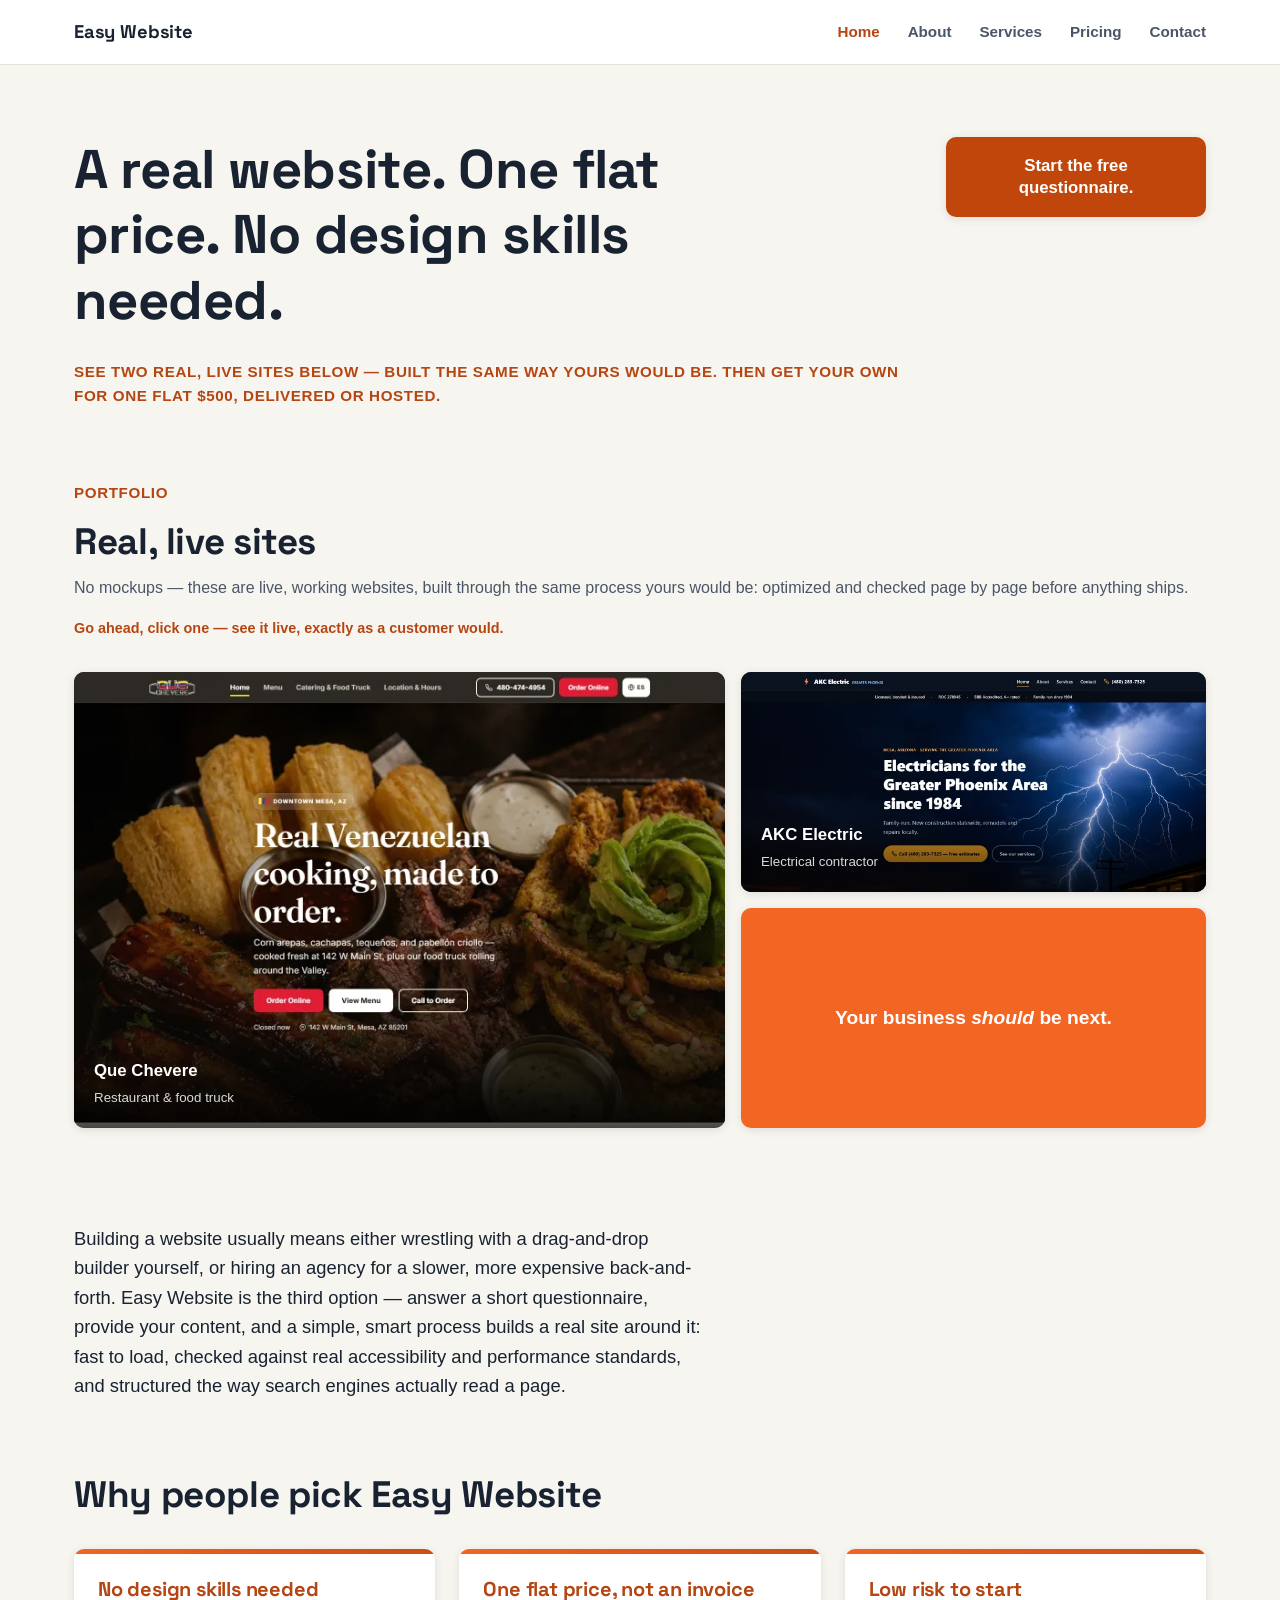
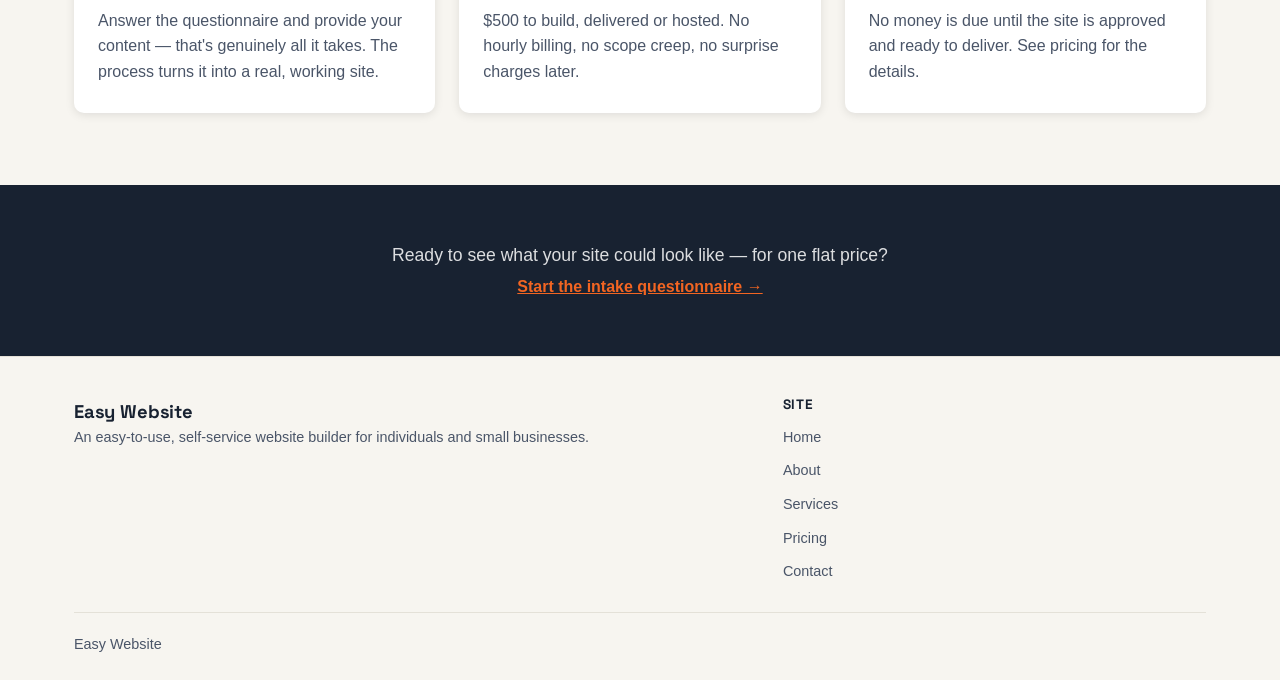
==== index.html @ 5b86136a "Retract deposit/split payment; reduce self-referential "we/our team" language Payment terms: no mone" ====
<!DOCTYPE html>
<html lang="en">
<head>
<meta charset="UTF-8">
<meta name="viewport" content="width=device-width, initial-scale=1.0">
<title>Easy Website — Website Building for Your Business</title>
<meta name="description" content="Easy Website is a self-service website builder for individuals and small businesses — a simple, smart process built around your content and your answers to the questionnaire.">
<link rel="canonical" href="https://lancewagner123.github.io/easy-website/">
<meta property="og:type" content="website">
<meta property="og:url" content="https://lancewagner123.github.io/easy-website/">
<meta property="og:title" content="Easy Website — Website Building for Your Business">
<meta property="og:description" content="Easy Website is a self-service website builder for individuals and small businesses — a simple, smart process built around your content and your answers to the questionnaire.">
<meta property="og:image" content="https://lancewagner123.github.io/easy-website/img/og-image-homepage-1200w.webp">
<link rel="preconnect" href="https://fonts.googleapis.com">
<link rel="preconnect" href="https://fonts.gstatic.com" crossorigin>
<link href="https://fonts.googleapis.com/css2?family=Space+Grotesk:wght@500;700&display=swap" rel="stylesheet">
<link rel="stylesheet" href="assets/css/style.min.css">
<script type="application/ld+json">
{
  "@context": "https://schema.org",
  "@type": "Organization",
  "name": "Easy Website",
  "url": "https://lancewagner123.github.io/easy-website/",
  "description": "Easy Website is a self-service website builder for individuals and small businesses — a simple, smart process built around your content and your answers to the questionnaire."
}
</script>
</head>
<body>
<a class="skip-link" href="#main">Skip to content</a>

<header class="site-header">
  <div class="container site-header__inner">
    <a href="./" class="logo">Easy Website</a>
    <nav class="nav">
      <ul class="nav-links">
        <li><a href="./" aria-current="page">Home</a></li>
        <li><a href="about.html">About</a></li>
        <li><a href="services.html">Services</a></li>
        <li><a href="pricing.html">Pricing</a></li>
        <li><a href="contact.html">Contact</a></li>
      </ul>
    </nav>
    <button class="nav-toggle" aria-label="Menu" aria-expanded="false">
      <svg width="24" height="24" viewBox="0 0 24 24" fill="none" stroke="currentColor" stroke-width="2" stroke-linecap="round" stroke-linejoin="round"><line x1="3" y1="6" x2="21" y2="6"/><line x1="3" y1="12" x2="21" y2="12"/><line x1="3" y1="18" x2="21" y2="18"/></svg>
    </button>
  </div>
</header>

<main id="main">

  <section class="hero">
    <div class="container hero__inner">
      <div class="hero__content">
        <h1>A real website. One flat price. No design skills needed.</h1>
        <p class="hero__sub">See two real, live sites below — built the same way yours would be. Then get your own for one flat $500, delivered or hosted.</p>
      </div>
      <!-- Placeholder destination: the factory's live intake Google Form.
           No per-project pre-filled link exists yet (see factory field
           journal) -- swap this href once that mechanism exists. -->
      <a class="btn-cta" href="https://forms.gle/baLx64cR48J1R1YM6" target="_blank" rel="noopener">Start the free questionnaire.</a>
    </div>
  </section>

  <section class="portfolio" aria-labelledby="portfolio-heading">
    <div class="container">
      <p class="hero__sub">Portfolio</p>
      <h2 id="portfolio-heading">Real, live sites</h2>
      <p>No mockups — these are live, working websites, built through the same process yours would be: optimized and checked page by page before anything ships.</p>
      <p class="portfolio__hint">Go ahead, click one — see it live, exactly as a customer would.</p>

      <div class="bento-grid">
        <a class="bento-item bento-item--large"
           href="https://lancewagner123.github.io/que-chevere/"
           target="_blank" rel="noopener">
          <img
            src="img/portfolio-que-chevere-800w.webp"
            srcset="img/portfolio-que-chevere-400w.webp   400w,
                    img/portfolio-que-chevere-800w.webp   800w,
                    img/portfolio-que-chevere-1200w.webp 1200w"
            sizes="(max-width: 700px) 100vw, 60vw"
            width="1600" height="1000"
            decoding="async"
            alt="Que Chevere restaurant website homepage, showing a Venezuelan food platter and the headline Real Venezuelan cooking, made to order">
          <span class="bento-caption">
            <strong>Que Chevere</strong>
            <small>Restaurant &amp; food truck</small>
          </span>
        </a>

        <a class="bento-item"
           href="https://lancewagner123.github.io/akc-electric-llc/"
           target="_blank" rel="noopener">
          <img
            src="img/portfolio-akc-electric-800w.webp"
            srcset="img/portfolio-akc-electric-400w.webp   400w,
                    img/portfolio-akc-electric-800w.webp   800w,
                    img/portfolio-akc-electric-1200w.webp 1200w"
            sizes="(max-width: 700px) 100vw, 40vw"
            width="1600" height="800"
            decoding="async"
            alt="AKC Electric website homepage, showing a lightning storm photo and the headline Electricians for the Greater Phoenix Area since 1984">
          <span class="bento-caption">
            <strong>AKC Electric</strong>
            <small>Electrical contractor</small>
          </span>
        </a>

        <div class="bento-item bento-item--cta">
          <p>Your business <em>should</em> be next.</p>
        </div>
      </div>
    </div>
  </section>

  <section class="section">
    <div class="container">
      <p class="about-lede">Building a website usually means either wrestling with a drag-and-drop builder yourself, or hiring an agency for a slower, more expensive back-and-forth. Easy Website is the third option — answer a short questionnaire, provide your content, and a simple, smart process builds a real site around it: fast to load, checked against real accessibility and performance standards, and structured the way search engines actually read a page.</p>
    </div>
  </section>

  <section class="section" aria-labelledby="why-heading" style="padding-top:0;">
    <div class="container">
      <h2 id="why-heading">Why people pick Easy Website</h2>
      <div class="value-grid">
        <div class="value-card">
          <h3>No design skills needed</h3>
          <p>Answer the questionnaire and provide your content — that's genuinely all it takes. The process turns it into a real, working site.</p>
        </div>
        <div class="value-card">
          <h3>One flat price, not an invoice</h3>
          <p>$500 to build, delivered or hosted. No hourly billing, no scope creep, no surprise charges later.</p>
        </div>
        <div class="value-card">
          <h3>Low risk to start</h3>
          <p>No money is due until the site is approved and ready to deliver. See <a href="pricing.html">pricing</a> for the details.</p>
        </div>
      </div>
    </div>
  </section>

  <section class="cta-band">
    <div class="container">
      <p>Ready to see what your site could look like — for one flat price?</p>
      <a href="https://forms.gle/baLx64cR48J1R1YM6" target="_blank" rel="noopener">Start the intake questionnaire &rarr;</a>
    </div>
  </section>

</main>

<footer class="site-footer">
  <div class="container">
    <div class="footer-grid">
      <div class="footer-col">
        <span class="logo">Easy Website</span>
        <p>An easy-to-use, self-service website builder for individuals and small businesses.</p>
      </div>
      <div class="footer-col">
        <h3>Site</h3>
        <ul>
          <li><a href="./">Home</a></li>
          <li><a href="about.html">About</a></li>
          <li><a href="services.html">Services</a></li>
          <li><a href="pricing.html">Pricing</a></li>
          <li><a href="contact.html">Contact</a></li>
        </ul>
      </div>
    </div>
    <div class="footer-bottom">
      <p>Easy Website</p>
    </div>
  </div>
</footer>

<script src="assets/js/main.js"></script>
</body>
</html>
---- assets/css/style.min.css ----
:root{--ink:#182231;--ink-soft:#4a5568;--line:#e4e1d8;--off-white:#f7f5f0;--white:#ffffff;--orange:#f26522;--orange-dark:#cc4e14;--orange-text:#b54512;--orange-cta:#c1460b;--orange-cta-hover:#9a3809;--orange-light:#f4793f;--radius:10px;--shadow-sm:0 2px 10px rgba(7, 12, 22, 0.1);--shadow-lg:0 20px 45px rgba(7, 12, 22, 0.28);--max:1180px;--font:-apple-system,BlinkMacSystemFont,"Segoe UI",Roboto,Helvetica,Arial,sans-serif;--font-heading:"Space Grotesk",var(--font)}*{box-sizing:border-box}html{scroll-behavior:smooth}body{margin:0;font-family:var(--font);color:var(--ink);background:var(--off-white);line-height:1.6;-webkit-font-smoothing:antialiased}img{max-width:100%;height:auto;display:block}a{color:inherit;text-decoration:none}.container{max-width:var(--max);margin:0 auto;padding:0 24px}h1,h2,h3,h4{font-family:var(--font-heading);line-height:1.2;margin:0 0 .5em;font-weight:700;letter-spacing:-.01em}h1{font-size:clamp(2.1rem, 5vw, 3.4rem)}h2{font-size:clamp(1.6rem, 3.2vw, 2.3rem)}h3{font-size:1.25rem}p{margin:0 0 1em;color:var(--ink-soft)}p:last-child{margin-bottom:0}.skip-link{position:absolute;left:-9999px;top:0;background:var(--orange-cta);color:var(--white);padding:12px 20px;z-index:100}.skip-link:focus{left:0}.concept-badge{background:#fff4ec;border-bottom:1px dashed var(--orange);color:var(--orange-dark);font-size:.85rem;font-weight:700;text-align:center;padding:8px 12px}.concept-badge a{text-decoration:underline}.site-header{border-bottom:1px solid var(--line);background:var(--white)}.site-header__inner{display:flex;align-items:center;justify-content:space-between;min-height:64px}.logo{font-family:var(--font-heading);font-weight:700;font-size:1.15rem;letter-spacing:-.01em}.nav-links{display:flex;gap:28px;list-style:none;margin:0;padding:0}.nav-links a{font-weight:600;font-size:.95rem;color:var(--ink-soft)}.nav-links a:hover,.nav-links a[aria-current=page]{color:var(--orange-text)}.nav-toggle{display:none;background:0 0;border:none;padding:6px;cursor:pointer;color:var(--ink)}@media (max-width:700px){.nav-toggle{display:block}.nav-links{position:absolute;top:100%;left:0;right:0;flex-direction:column;gap:0;background:var(--white);border-bottom:1px solid var(--line);box-shadow:var(--shadow-sm);max-height:0;overflow:hidden;transition:max-height .25s ease}.nav-links a{display:block;padding:14px 24px;border-top:1px solid var(--line)}.site-header{position:relative}body.nav-open .nav-links{max-height:260px}}.page-hero{padding:48px 0 32px}.page-hero p.hero__sub{margin-bottom:.6em}.page-hero h1{max-width:24ch}.hero{padding:72px 0 56px}.hero h1{max-width:20ch}.hero__sub{color:var(--orange-text);font-weight:700;text-transform:uppercase;letter-spacing:.04em;font-size:.95rem}.hero__inner{display:flex;align-items:flex-start;gap:40px}.hero__content{flex:1 1 auto;min-width:0}.btn-cta{flex:0 0 auto;display:inline-flex;align-items:center;justify-content:center;text-align:center;background:var(--orange-cta);color:var(--white);font-weight:800;font-size:1.05rem;line-height:1.3;padding:12px 24px;border-radius:var(--radius);box-shadow:var(--shadow-sm);width:260px;min-height:80px}.btn-cta:hover{background:var(--orange-cta-hover)}@media (max-width:700px){.hero__inner{flex-direction:column;align-items:flex-start;gap:24px}.btn-cta{width:100%;min-height:64px}}.portfolio{padding:16px 0 80px}.portfolio h2{margin-bottom:.3em}.portfolio__hint{color:var(--orange-text);font-weight:700;font-size:.9rem;margin-top:.3em}.bento-grid{display:grid;grid-template-columns:1.4fr 1fr;grid-template-rows:repeat(2,220px);gap:16px;margin-top:32px}.bento-item{position:relative;display:block;border-radius:var(--radius);overflow:hidden;background:var(--ink);box-shadow:var(--shadow-sm);transition:box-shadow .18s ease}.bento-item:hover{box-shadow:var(--shadow-lg)}.bento-item img{width:100%;height:100%;object-fit:cover;object-position:top center;transition:transform .25s ease}.bento-item:hover img{transform:scale(1.05)}.bento-item--large{grid-row:1/3}.bento-caption{position:absolute;left:0;right:0;bottom:0;padding:20px;background:linear-gradient(0deg,rgba(0,0,0,.72) 0,rgba(0,0,0,0) 100%);color:var(--white);display:flex;flex-direction:column;gap:2px}.bento-caption strong{font-size:1.05rem}.bento-caption small{color:rgba(255,255,255,.85)}.bento-item--cta{display:flex;align-items:center;justify-content:center;background:var(--orange);text-align:center;padding:20px}.bento-item--cta p{color:var(--white);font-weight:800;font-size:1.2rem;margin:0}@media (max-width:700px){.bento-grid{grid-template-columns:1fr;grid-template-rows:none}.bento-item,.bento-item--large{grid-row:auto;height:260px}}.device-section{padding-top:8px}.device-section h2{margin-bottom:.3em}.device-section>.container>p{max-width:60ch}.device-showcase{--device-gap:20px;display:flex;gap:var(--device-gap);align-items:flex-start;margin-top:28px}.device-showcase figure{margin:0}.device-showcase img{display:block;border-radius:6px;border:1px solid var(--line)}.device-showcase__main{width:640px;max-width:90vw;flex:0 0 auto}.device-showcase__main img{width:100%}.device-showcase__stack{display:flex;flex-direction:column;gap:var(--device-gap);flex:0 0 auto}.device-showcase__stack img{height:auto}.device-showcase__stack figure:first-child img{width:303.4px}.device-showcase__stack figure:nth-child(2) img{width:89.05px}@media (max-width:700px){.device-showcase{flex-direction:column}.device-showcase__main{width:100%;max-width:none}.device-showcase__stack figure:first-child img{width:240px}.device-showcase__stack figure:nth-child(2) img{width:70.72px}}.section{padding:16px 0 72px}.section p{max-width:62ch}.about-lede{font-size:1.15rem;color:var(--ink);max-width:62ch}.services-grid{display:grid;grid-template-columns:repeat(3,1fr);gap:24px;margin-top:32px;list-style:none;padding:0}.service-card{position:relative;background:var(--white);border-radius:var(--radius);padding:26px 24px;box-shadow:var(--shadow-sm);overflow:hidden;transition:transform .18s ease,box-shadow .18s ease}.service-card::before{content:"";position:absolute;top:0;left:0;right:0;height:5px;background:linear-gradient(90deg,var(--orange) 0,var(--orange-dark) 100%)}.service-card:hover{transform:translateY(-4px);box-shadow:var(--shadow-lg)}.service-card h3{margin-bottom:.35em;color:var(--orange-text);font-size:1.1rem}.service-card p{margin:0}@media (max-width:900px){.services-grid{grid-template-columns:repeat(2,1fr)}}@media (max-width:700px){.services-grid{grid-template-columns:1fr}}.check-list,.price-card__features{list-style:none;margin:0;padding:0;display:flex;flex-direction:column;gap:12px}.check-list li,.price-card__features li{position:relative;padding-left:30px;color:var(--ink);font-weight:600;font-size:.95rem}.check-list li::before,.price-card__features li::before{content:"";position:absolute;left:0;top:3px;width:20px;height:20px;border-radius:50%;background:var(--orange)}.check-list li::after,.price-card__features li::after{content:"";position:absolute;left:6.5px;top:8px;width:7px;height:4px;border-left:2px solid var(--white);border-bottom:2px solid var(--white);transform:rotate(-45deg)}.cta-band{background:var(--ink);padding:56px 0;text-align:center}.cta-band p{color:rgba(255,255,255,.85);font-size:1.1rem;margin:0 0 .3em;max-width:none}.cta-band a{color:var(--orange);font-weight:800;text-decoration:underline}.cta-band a:hover{color:var(--orange-light)}.value-grid{display:grid;grid-template-columns:repeat(3,1fr);gap:24px;margin-top:32px}.value-card{position:relative;background:var(--white);border-radius:var(--radius);padding:28px 24px;box-shadow:var(--shadow-sm);overflow:hidden;transition:transform .18s ease,box-shadow .18s ease}.value-card:hover{transform:translateY(-4px);box-shadow:var(--shadow-lg)}.value-card::before{content:"";position:absolute;top:0;left:0;right:0;height:5px;background:linear-gradient(90deg,var(--orange) 0,var(--orange-dark) 100%)}.value-card h3{color:var(--orange-text);margin-bottom:.35em}.value-card p{margin:0}@media (max-width:900px){.value-grid{grid-template-columns:1fr}}.contact-layout{display:grid;grid-template-columns:1.1fr 0.9fr;gap:32px;align-items:start;margin-top:28px}.contact-card{position:relative;background:var(--white);border-radius:16px;padding:36px 32px;box-shadow:var(--shadow-lg);overflow:hidden}.contact-card::before{content:"";position:absolute;top:0;left:0;right:0;height:6px;background:linear-gradient(90deg,var(--orange) 0,var(--orange-dark) 100%)}.contact-aside{background:var(--ink);border-radius:16px;padding:32px 28px;color:var(--white)}.contact-aside h2{font-size:1.3rem;margin-bottom:.7em}.contact-aside .check-list li{color:var(--white)}.contact-aside p{color:rgba(255,255,255,.85)}@media (max-width:900px){.contact-layout{grid-template-columns:1fr}}.contact-form{max-width:520px;margin-top:0;display:flex;flex-direction:column;gap:16px}.contact-form label{display:flex;flex-direction:column;gap:6px;font-weight:700;font-size:.9rem}.contact-form input,.contact-form textarea{font:inherit;padding:12px 14px;border:1px solid var(--line);border-radius:var(--radius);background:var(--white);color:var(--ink)}.contact-form input:focus,.contact-form textarea:focus{outline:2px solid var(--orange);outline-offset:1px}.contact-form textarea{resize:vertical;min-height:120px}.contact-form button{align-self:flex-start;font:inherit;font-weight:800;background:var(--orange-cta);color:var(--white);border:none;border-radius:var(--radius);padding:13px 26px;cursor:pointer}.contact-form button:hover{background:var(--orange-cta-hover)}.contact-note{font-size:.85rem;color:var(--ink-soft);margin-top:10px}.site-footer{border-top:1px solid var(--line);padding:40px 0 24px}.site-footer p{margin:0;font-size:.9rem;color:var(--ink-soft)}.footer-grid{display:grid;grid-template-columns:1.6fr 1fr;gap:32px;padding-bottom:28px}.footer-col h3{font-size:.85rem;text-transform:uppercase;letter-spacing:.04em;color:var(--ink);margin-bottom:.8em}.footer-col ul{list-style:none;margin:0;padding:0;display:flex;flex-direction:column;gap:8px}.footer-col ul a{font-size:.9rem;color:var(--ink-soft)}.footer-col ul a:hover{color:var(--orange-text)}.footer-bottom{border-top:1px solid var(--line);padding-top:20px}@media (max-width:700px){.footer-grid{grid-template-columns:1fr;gap:24px}}.pricing-section{background:var(--ink);padding:64px 0 80px}.pricing-section .container>p{color:rgba(255,255,255,.75);max-width:60ch;margin-bottom:40px}.pricing-section__link{color:var(--white);text-decoration:underline}.pricing-section__link:hover{color:var(--orange)}.pricing-grid{display:grid;grid-template-columns:repeat(2,1fr);gap:32px}.price-card{position:relative;background:var(--white);border-radius:16px;padding:44px 40px;box-shadow:var(--shadow-lg);overflow:hidden}.price-card::before{content:"";position:absolute;top:0;left:0;right:0;height:6px;background:linear-gradient(90deg,var(--orange) 0,var(--orange-dark) 100%)}.price-card__eyebrow{color:var(--orange-text);font-weight:800;text-transform:uppercase;letter-spacing:.06em;font-size:.85rem;margin:0 0 .6em}.price-card__title{font-size:1.4rem;margin-bottom:.6em}.price-card__price{font-family:var(--font-heading);font-weight:700;font-size:3rem;line-height:1;color:var(--ink);margin:0 0 .15em;letter-spacing:-.01em}.price-card__price span{display:inline-block;font-family:var(--font);font-weight:700;font-size:.95rem;color:var(--ink-soft);margin-left:10px;letter-spacing:normal}.price-card__extra{font-family:var(--font-heading);font-weight:700;font-size:1.4rem;color:var(--orange-text);margin:0 0 1.1em}.price-card__extra span{font-family:var(--font);font-weight:700;font-size:.85rem;color:var(--ink-soft);margin-left:6px}.price-card__desc{margin-bottom:1.4em}.price-card__features{list-style:none;margin:0;padding:0;display:flex;flex-direction:column;gap:12px}.price-card__features li{position:relative;padding-left:30px;color:var(--ink);font-weight:600;font-size:.95rem}.price-card__features li::before{content:"";position:absolute;left:0;top:3px;width:20px;height:20px;border-radius:50%;background:var(--orange)}.price-card__features li::after{content:"";position:absolute;left:6.5px;top:8px;width:7px;height:4px;border-left:2px solid var(--white);border-bottom:2px solid var(--white);transform:rotate(-45deg)}.guarantee-banner{margin-top:40px;padding:28px 32px;background:#fff4ec;border:1px solid var(--orange);border-radius:var(--radius);display:flex;align-items:center;gap:16px}.guarantee-banner__icon{flex:0 0 auto;width:40px;height:40px;border-radius:50%;background:var(--orange);color:var(--white);display:flex;align-items:center;justify-content:center;font-family:var(--font-heading);font-weight:700;font-size:1.2rem}.guarantee-banner p{margin:0;color:var(--ink);font-weight:700;font-size:1.05rem}.pricing-close{margin-top:56px;text-align:center}.pricing-close p{color:rgba(255,255,255,.85);font-size:1.1rem;margin-bottom:.3em}.pricing-close a{color:var(--orange);font-weight:800;text-decoration:underline}.pricing-close a:hover{color:var(--orange-light)}@media (max-width:700px){.pricing-grid{grid-template-columns:1fr}.price-card{padding:32px 24px}.price-card__price{font-size:2.4rem}}
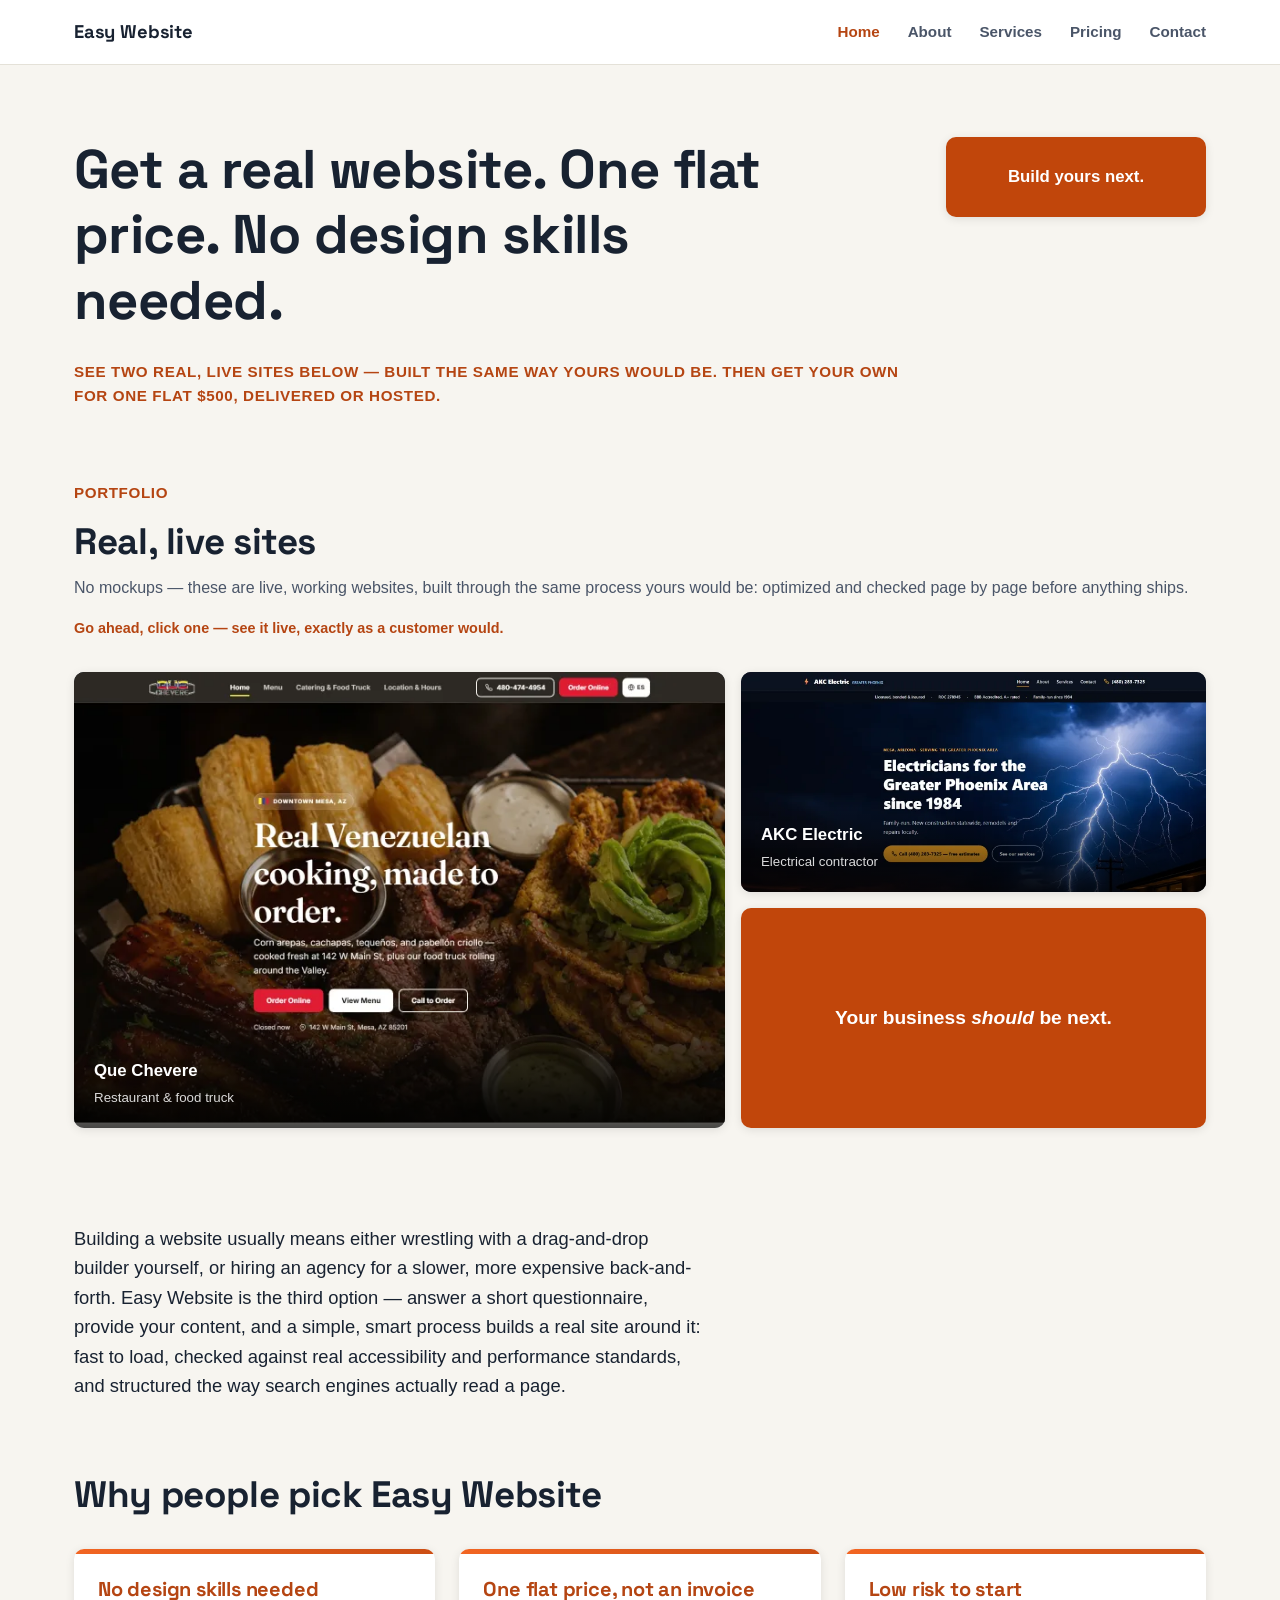
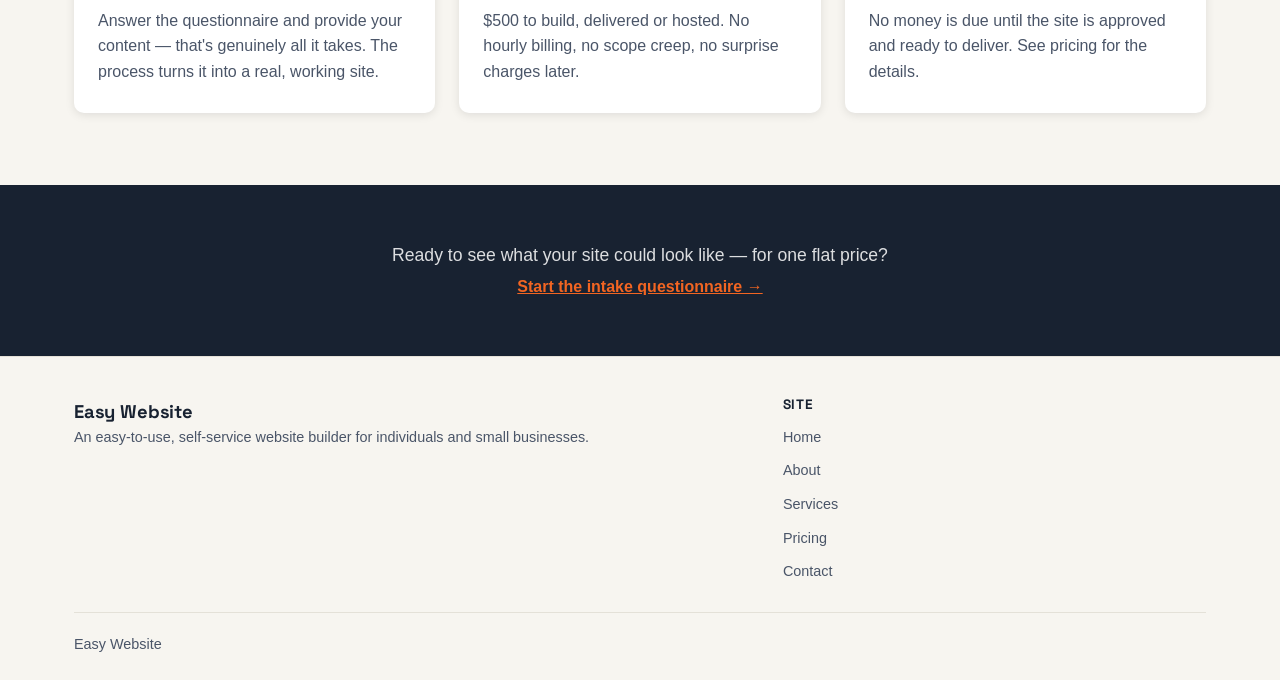
==== commit 51638aba: "Swap hero CTA text between home/about, sharpen home headline "Get a real website." reads more like a" ====
--- a/index.html
+++ b/index.html
@@ -4,12 +4,12 @@
 <meta charset="UTF-8">
 <meta name="viewport" content="width=device-width, initial-scale=1.0">
 <title>Easy Website — Website Building for Your Business</title>
-<meta name="description" content="Easy Website is a self-service website builder for individuals and small businesses — a simple, smart process built around your content and your answers to the questionnaire.">
+<meta name="description" content="A self-service website builder for individuals and small businesses — built around your content and your questionnaire answers.">
 <link rel="canonical" href="https://lancewagner123.github.io/easy-website/">
 <meta property="og:type" content="website">
 <meta property="og:url" content="https://lancewagner123.github.io/easy-website/">
 <meta property="og:title" content="Easy Website — Website Building for Your Business">
-<meta property="og:description" content="Easy Website is a self-service website builder for individuals and small businesses — a simple, smart process built around your content and your answers to the questionnaire.">
+<meta property="og:description" content="A self-service website builder for individuals and small businesses — built around your content and your questionnaire answers.">
 <meta property="og:image" content="https://lancewagner123.github.io/easy-website/img/og-image-homepage-1200w.webp">
 <link rel="preconnect" href="https://fonts.googleapis.com">
 <link rel="preconnect" href="https://fonts.gstatic.com" crossorigin>
@@ -21,7 +21,7 @@
   "@type": "Organization",
   "name": "Easy Website",
   "url": "https://lancewagner123.github.io/easy-website/",
-  "description": "Easy Website is a self-service website builder for individuals and small businesses — a simple, smart process built around your content and your answers to the questionnaire."
+  "description": "A self-service website builder for individuals and small businesses — built around your content and your questionnaire answers."
 }
 </script>
 </head>
@@ -51,13 +51,13 @@
   <section class="hero">
     <div class="container hero__inner">
       <div class="hero__content">
-        <h1>A real website. One flat price. No design skills needed.</h1>
+        <h1>Get a real website. One flat price. No design skills needed.</h1>
         <p class="hero__sub">See two real, live sites below — built the same way yours would be. Then get your own for one flat $500, delivered or hosted.</p>
       </div>
       <!-- Placeholder destination: the factory's live intake Google Form.
            No per-project pre-filled link exists yet (see factory field
            journal) -- swap this href once that mechanism exists. -->
-      <a class="btn-cta" href="https://forms.gle/baLx64cR48J1R1YM6" target="_blank" rel="noopener">Start the free questionnaire.</a>
+      <a class="btn-cta" href="https://forms.gle/baLx64cR48J1R1YM6" target="_blank" rel="noopener">Build yours next.</a>
     </div>
   </section>
 
--- a/assets/css/style.min.css
+++ b/assets/css/style.min.css
@@ -1 +1 @@
-:root{--ink:#182231;--ink-soft:#4a5568;--line:#e4e1d8;--off-white:#f7f5f0;--white:#ffffff;--orange:#f26522;--orange-dark:#cc4e14;--orange-text:#b54512;--orange-cta:#c1460b;--orange-cta-hover:#9a3809;--orange-light:#f4793f;--radius:10px;--shadow-sm:0 2px 10px rgba(7, 12, 22, 0.1);--shadow-lg:0 20px 45px rgba(7, 12, 22, 0.28);--max:1180px;--font:-apple-system,BlinkMacSystemFont,"Segoe UI",Roboto,Helvetica,Arial,sans-serif;--font-heading:"Space Grotesk",var(--font)}*{box-sizing:border-box}html{scroll-behavior:smooth}body{margin:0;font-family:var(--font);color:var(--ink);background:var(--off-white);line-height:1.6;-webkit-font-smoothing:antialiased}img{max-width:100%;height:auto;display:block}a{color:inherit;text-decoration:none}.container{max-width:var(--max);margin:0 auto;padding:0 24px}h1,h2,h3,h4{font-family:var(--font-heading);line-height:1.2;margin:0 0 .5em;font-weight:700;letter-spacing:-.01em}h1{font-size:clamp(2.1rem, 5vw, 3.4rem)}h2{font-size:clamp(1.6rem, 3.2vw, 2.3rem)}h3{font-size:1.25rem}p{margin:0 0 1em;color:var(--ink-soft)}p:last-child{margin-bottom:0}.skip-link{position:absolute;left:-9999px;top:0;background:var(--orange-cta);color:var(--white);padding:12px 20px;z-index:100}.skip-link:focus{left:0}.concept-badge{background:#fff4ec;border-bottom:1px dashed var(--orange);color:var(--orange-dark);font-size:.85rem;font-weight:700;text-align:center;padding:8px 12px}.concept-badge a{text-decoration:underline}.site-header{border-bottom:1px solid var(--line);background:var(--white)}.site-header__inner{display:flex;align-items:center;justify-content:space-between;min-height:64px}.logo{font-family:var(--font-heading);font-weight:700;font-size:1.15rem;letter-spacing:-.01em}.nav-links{display:flex;gap:28px;list-style:none;margin:0;padding:0}.nav-links a{font-weight:600;font-size:.95rem;color:var(--ink-soft)}.nav-links a:hover,.nav-links a[aria-current=page]{color:var(--orange-text)}.nav-toggle{display:none;background:0 0;border:none;padding:6px;cursor:pointer;color:var(--ink)}@media (max-width:700px){.nav-toggle{display:block}.nav-links{position:absolute;top:100%;left:0;right:0;flex-direction:column;gap:0;background:var(--white);border-bottom:1px solid var(--line);box-shadow:var(--shadow-sm);max-height:0;overflow:hidden;transition:max-height .25s ease}.nav-links a{display:block;padding:14px 24px;border-top:1px solid var(--line)}.site-header{position:relative}body.nav-open .nav-links{max-height:260px}}.page-hero{padding:48px 0 32px}.page-hero p.hero__sub{margin-bottom:.6em}.page-hero h1{max-width:24ch}.hero{padding:72px 0 56px}.hero h1{max-width:20ch}.hero__sub{color:var(--orange-text);font-weight:700;text-transform:uppercase;letter-spacing:.04em;font-size:.95rem}.hero__inner{display:flex;align-items:flex-start;gap:40px}.hero__content{flex:1 1 auto;min-width:0}.btn-cta{flex:0 0 auto;display:inline-flex;align-items:center;justify-content:center;text-align:center;background:var(--orange-cta);color:var(--white);font-weight:800;font-size:1.05rem;line-height:1.3;padding:12px 24px;border-radius:var(--radius);box-shadow:var(--shadow-sm);width:260px;min-height:80px}.btn-cta:hover{background:var(--orange-cta-hover)}@media (max-width:700px){.hero__inner{flex-direction:column;align-items:flex-start;gap:24px}.btn-cta{width:100%;min-height:64px}}.portfolio{padding:16px 0 80px}.portfolio h2{margin-bottom:.3em}.portfolio__hint{color:var(--orange-text);font-weight:700;font-size:.9rem;margin-top:.3em}.bento-grid{display:grid;grid-template-columns:1.4fr 1fr;grid-template-rows:repeat(2,220px);gap:16px;margin-top:32px}.bento-item{position:relative;display:block;border-radius:var(--radius);overflow:hidden;background:var(--ink);box-shadow:var(--shadow-sm);transition:box-shadow .18s ease}.bento-item:hover{box-shadow:var(--shadow-lg)}.bento-item img{width:100%;height:100%;object-fit:cover;object-position:top center;transition:transform .25s ease}.bento-item:hover img{transform:scale(1.05)}.bento-item--large{grid-row:1/3}.bento-caption{position:absolute;left:0;right:0;bottom:0;padding:20px;background:linear-gradient(0deg,rgba(0,0,0,.72) 0,rgba(0,0,0,0) 100%);color:var(--white);display:flex;flex-direction:column;gap:2px}.bento-caption strong{font-size:1.05rem}.bento-caption small{color:rgba(255,255,255,.85)}.bento-item--cta{display:flex;align-items:center;justify-content:center;background:var(--orange);text-align:center;padding:20px}.bento-item--cta p{color:var(--white);font-weight:800;font-size:1.2rem;margin:0}@media (max-width:700px){.bento-grid{grid-template-columns:1fr;grid-template-rows:none}.bento-item,.bento-item--large{grid-row:auto;height:260px}}.device-section{padding-top:8px}.device-section h2{margin-bottom:.3em}.device-section>.container>p{max-width:60ch}.device-showcase{--device-gap:20px;display:flex;gap:var(--device-gap);align-items:flex-start;margin-top:28px}.device-showcase figure{margin:0}.device-showcase img{display:block;border-radius:6px;border:1px solid var(--line)}.device-showcase__main{width:640px;max-width:90vw;flex:0 0 auto}.device-showcase__main img{width:100%}.device-showcase__stack{display:flex;flex-direction:column;gap:var(--device-gap);flex:0 0 auto}.device-showcase__stack img{height:auto}.device-showcase__stack figure:first-child img{width:303.4px}.device-showcase__stack figure:nth-child(2) img{width:89.05px}@media (max-width:700px){.device-showcase{flex-direction:column}.device-showcase__main{width:100%;max-width:none}.device-showcase__stack figure:first-child img{width:240px}.device-showcase__stack figure:nth-child(2) img{width:70.72px}}.section{padding:16px 0 72px}.section p{max-width:62ch}.about-lede{font-size:1.15rem;color:var(--ink);max-width:62ch}.services-grid{display:grid;grid-template-columns:repeat(3,1fr);gap:24px;margin-top:32px;list-style:none;padding:0}.service-card{position:relative;background:var(--white);border-radius:var(--radius);padding:26px 24px;box-shadow:var(--shadow-sm);overflow:hidden;transition:transform .18s ease,box-shadow .18s ease}.service-card::before{content:"";position:absolute;top:0;left:0;right:0;height:5px;background:linear-gradient(90deg,var(--orange) 0,var(--orange-dark) 100%)}.service-card:hover{transform:translateY(-4px);box-shadow:var(--shadow-lg)}.service-card h3{margin-bottom:.35em;color:var(--orange-text);font-size:1.1rem}.service-card p{margin:0}@media (max-width:900px){.services-grid{grid-template-columns:repeat(2,1fr)}}@media (max-width:700px){.services-grid{grid-template-columns:1fr}}.check-list,.price-card__features{list-style:none;margin:0;padding:0;display:flex;flex-direction:column;gap:12px}.check-list li,.price-card__features li{position:relative;padding-left:30px;color:var(--ink);font-weight:600;font-size:.95rem}.check-list li::before,.price-card__features li::before{content:"";position:absolute;left:0;top:3px;width:20px;height:20px;border-radius:50%;background:var(--orange)}.check-list li::after,.price-card__features li::after{content:"";position:absolute;left:6.5px;top:8px;width:7px;height:4px;border-left:2px solid var(--white);border-bottom:2px solid var(--white);transform:rotate(-45deg)}.cta-band{background:var(--ink);padding:56px 0;text-align:center}.cta-band p{color:rgba(255,255,255,.85);font-size:1.1rem;margin:0 0 .3em;max-width:none}.cta-band a{color:var(--orange);font-weight:800;text-decoration:underline}.cta-band a:hover{color:var(--orange-light)}.value-grid{display:grid;grid-template-columns:repeat(3,1fr);gap:24px;margin-top:32px}.value-card{position:relative;background:var(--white);border-radius:var(--radius);padding:28px 24px;box-shadow:var(--shadow-sm);overflow:hidden;transition:transform .18s ease,box-shadow .18s ease}.value-card:hover{transform:translateY(-4px);box-shadow:var(--shadow-lg)}.value-card::before{content:"";position:absolute;top:0;left:0;right:0;height:5px;background:linear-gradient(90deg,var(--orange) 0,var(--orange-dark) 100%)}.value-card h3{color:var(--orange-text);margin-bottom:.35em}.value-card p{margin:0}@media (max-width:900px){.value-grid{grid-template-columns:1fr}}.contact-layout{display:grid;grid-template-columns:1.1fr 0.9fr;gap:32px;align-items:start;margin-top:28px}.contact-card{position:relative;background:var(--white);border-radius:16px;padding:36px 32px;box-shadow:var(--shadow-lg);overflow:hidden}.contact-card::before{content:"";position:absolute;top:0;left:0;right:0;height:6px;background:linear-gradient(90deg,var(--orange) 0,var(--orange-dark) 100%)}.contact-aside{background:var(--ink);border-radius:16px;padding:32px 28px;color:var(--white)}.contact-aside h2{font-size:1.3rem;margin-bottom:.7em}.contact-aside .check-list li{color:var(--white)}.contact-aside p{color:rgba(255,255,255,.85)}@media (max-width:900px){.contact-layout{grid-template-columns:1fr}}.contact-form{max-width:520px;margin-top:0;display:flex;flex-direction:column;gap:16px}.contact-form label{display:flex;flex-direction:column;gap:6px;font-weight:700;font-size:.9rem}.contact-form input,.contact-form textarea{font:inherit;padding:12px 14px;border:1px solid var(--line);border-radius:var(--radius);background:var(--white);color:var(--ink)}.contact-form input:focus,.contact-form textarea:focus{outline:2px solid var(--orange);outline-offset:1px}.contact-form textarea{resize:vertical;min-height:120px}.contact-form button{align-self:flex-start;font:inherit;font-weight:800;background:var(--orange-cta);color:var(--white);border:none;border-radius:var(--radius);padding:13px 26px;cursor:pointer}.contact-form button:hover{background:var(--orange-cta-hover)}.contact-note{font-size:.85rem;color:var(--ink-soft);margin-top:10px}.site-footer{border-top:1px solid var(--line);padding:40px 0 24px}.site-footer p{margin:0;font-size:.9rem;color:var(--ink-soft)}.footer-grid{display:grid;grid-template-columns:1.6fr 1fr;gap:32px;padding-bottom:28px}.footer-col h3{font-size:.85rem;text-transform:uppercase;letter-spacing:.04em;color:var(--ink);margin-bottom:.8em}.footer-col ul{list-style:none;margin:0;padding:0;display:flex;flex-direction:column;gap:8px}.footer-col ul a{font-size:.9rem;color:var(--ink-soft)}.footer-col ul a:hover{color:var(--orange-text)}.footer-bottom{border-top:1px solid var(--line);padding-top:20px}@media (max-width:700px){.footer-grid{grid-template-columns:1fr;gap:24px}}.pricing-section{background:var(--ink);padding:64px 0 80px}.pricing-section .container>p{color:rgba(255,255,255,.75);max-width:60ch;margin-bottom:40px}.pricing-section__link{color:var(--white);text-decoration:underline}.pricing-section__link:hover{color:var(--orange)}.pricing-grid{display:grid;grid-template-columns:repeat(2,1fr);gap:32px}.price-card{position:relative;background:var(--white);border-radius:16px;padding:44px 40px;box-shadow:var(--shadow-lg);overflow:hidden}.price-card::before{content:"";position:absolute;top:0;left:0;right:0;height:6px;background:linear-gradient(90deg,var(--orange) 0,var(--orange-dark) 100%)}.price-card__eyebrow{color:var(--orange-text);font-weight:800;text-transform:uppercase;letter-spacing:.06em;font-size:.85rem;margin:0 0 .6em}.price-card__title{font-size:1.4rem;margin-bottom:.6em}.price-card__price{font-family:var(--font-heading);font-weight:700;font-size:3rem;line-height:1;color:var(--ink);margin:0 0 .15em;letter-spacing:-.01em}.price-card__price span{display:inline-block;font-family:var(--font);font-weight:700;font-size:.95rem;color:var(--ink-soft);margin-left:10px;letter-spacing:normal}.price-card__extra{font-family:var(--font-heading);font-weight:700;font-size:1.4rem;color:var(--orange-text);margin:0 0 1.1em}.price-card__extra span{font-family:var(--font);font-weight:700;font-size:.85rem;color:var(--ink-soft);margin-left:6px}.price-card__desc{margin-bottom:1.4em}.price-card__features{list-style:none;margin:0;padding:0;display:flex;flex-direction:column;gap:12px}.price-card__features li{position:relative;padding-left:30px;color:var(--ink);font-weight:600;font-size:.95rem}.price-card__features li::before{content:"";position:absolute;left:0;top:3px;width:20px;height:20px;border-radius:50%;background:var(--orange)}.price-card__features li::after{content:"";position:absolute;left:6.5px;top:8px;width:7px;height:4px;border-left:2px solid var(--white);border-bottom:2px solid var(--white);transform:rotate(-45deg)}.guarantee-banner{margin-top:40px;padding:28px 32px;background:#fff4ec;border:1px solid var(--orange);border-radius:var(--radius);display:flex;align-items:center;gap:16px}.guarantee-banner__icon{flex:0 0 auto;width:40px;height:40px;border-radius:50%;background:var(--orange);color:var(--white);display:flex;align-items:center;justify-content:center;font-family:var(--font-heading);font-weight:700;font-size:1.2rem}.guarantee-banner p{margin:0;color:var(--ink);font-weight:700;font-size:1.05rem}.pricing-close{margin-top:56px;text-align:center}.pricing-close p{color:rgba(255,255,255,.85);font-size:1.1rem;margin-bottom:.3em}.pricing-close a{color:var(--orange);font-weight:800;text-decoration:underline}.pricing-close a:hover{color:var(--orange-light)}@media (max-width:700px){.pricing-grid{grid-template-columns:1fr}.price-card{padding:32px 24px}.price-card__price{font-size:2.4rem}}+:root{--ink:#182231;--ink-soft:#4a5568;--line:#e4e1d8;--off-white:#f7f5f0;--white:#ffffff;--orange:#f26522;--orange-dark:#cc4e14;--orange-text:#b54512;--orange-cta:#c1460b;--orange-cta-hover:#9a3809;--orange-light:#f4793f;--radius:10px;--shadow-sm:0 2px 10px rgba(7, 12, 22, 0.1);--shadow-lg:0 20px 45px rgba(7, 12, 22, 0.28);--max:1180px;--font:-apple-system,BlinkMacSystemFont,"Segoe UI",Roboto,Helvetica,Arial,sans-serif;--font-heading:"Space Grotesk",var(--font)}*{box-sizing:border-box}html{scroll-behavior:smooth}body{margin:0;font-family:var(--font);color:var(--ink);background:var(--off-white);line-height:1.6;-webkit-font-smoothing:antialiased}img{max-width:100%;height:auto;display:block}a{color:inherit;text-decoration:none}.container{max-width:var(--max);margin:0 auto;padding:0 24px}h1,h2,h3,h4{font-family:var(--font-heading);line-height:1.2;margin:0 0 .5em;font-weight:700;letter-spacing:-.01em}h1{font-size:clamp(2.1rem, 5vw, 3.4rem)}h2{font-size:clamp(1.6rem, 3.2vw, 2.3rem)}h3{font-size:1.25rem}p{margin:0 0 1em;color:var(--ink-soft)}p:last-child{margin-bottom:0}.skip-link{position:absolute;left:-9999px;top:0;background:var(--orange-cta);color:var(--white);padding:12px 20px;z-index:100}.skip-link:focus{left:0}.concept-badge{background:#fff4ec;border-bottom:1px dashed var(--orange);color:var(--orange-dark);font-size:.85rem;font-weight:700;text-align:center;padding:8px 12px}.concept-badge a{text-decoration:underline}.site-header{border-bottom:1px solid var(--line);background:var(--white)}.site-header__inner{display:flex;align-items:center;justify-content:space-between;min-height:64px}.logo{font-family:var(--font-heading);font-weight:700;font-size:1.15rem;letter-spacing:-.01em}.nav-links{display:flex;gap:28px;list-style:none;margin:0;padding:0}.nav-links a{font-weight:600;font-size:.95rem;color:var(--ink-soft)}.nav-links a:hover,.nav-links a[aria-current=page]{color:var(--orange-text)}.nav-toggle{display:none;background:0 0;border:none;padding:6px;cursor:pointer;color:var(--ink)}@media (max-width:700px){.nav-toggle{display:block}.nav-links{position:absolute;top:100%;left:0;right:0;flex-direction:column;gap:0;background:var(--white);border-bottom:1px solid var(--line);box-shadow:var(--shadow-sm);max-height:0;overflow:hidden;transition:max-height .25s ease}.nav-links a{display:block;padding:14px 24px;border-top:1px solid var(--line)}.site-header{position:relative}body.nav-open .nav-links{max-height:260px}}.page-hero{padding:48px 0 32px}.page-hero p.hero__sub{margin-bottom:.6em}.page-hero h1{max-width:24ch}.hero{padding:72px 0 56px}.hero h1{max-width:20ch}.hero__sub{color:var(--orange-text);font-weight:700;text-transform:uppercase;letter-spacing:.04em;font-size:.95rem}.hero__inner{display:flex;align-items:flex-start;gap:40px}.hero__content{flex:1 1 auto;min-width:0}.btn-cta{flex:0 0 auto;display:inline-flex;align-items:center;justify-content:center;text-align:center;background:var(--orange-cta);color:var(--white);font-weight:800;font-size:1.05rem;line-height:1.3;padding:12px 24px;border-radius:var(--radius);box-shadow:var(--shadow-sm);width:260px;min-height:80px}.btn-cta:hover{background:var(--orange-cta-hover)}@media (max-width:700px){.hero__inner{flex-direction:column;align-items:flex-start;gap:24px}.btn-cta{width:100%;min-height:64px}}.portfolio{padding:16px 0 80px}.portfolio h2{margin-bottom:.3em}.portfolio__hint{color:var(--orange-text);font-weight:700;font-size:.9rem;margin-top:.3em}.bento-grid{display:grid;grid-template-columns:1.4fr 1fr;grid-template-rows:repeat(2,220px);gap:16px;margin-top:32px}.bento-item{position:relative;display:block;border-radius:var(--radius);overflow:hidden;background:var(--ink);box-shadow:var(--shadow-sm);transition:box-shadow .18s ease}.bento-item:hover{box-shadow:var(--shadow-lg)}.bento-item img{width:100%;height:100%;object-fit:cover;object-position:top center;transition:transform .25s ease}.bento-item:hover img{transform:scale(1.05)}.bento-item--large{grid-row:1/3}.bento-caption{position:absolute;left:0;right:0;bottom:0;padding:20px;background:linear-gradient(0deg,rgba(0,0,0,.72) 0,rgba(0,0,0,0) 100%);color:var(--white);display:flex;flex-direction:column;gap:2px}.bento-caption strong{font-size:1.05rem}.bento-caption small{color:rgba(255,255,255,.85)}.bento-item--cta{display:flex;align-items:center;justify-content:center;background:var(--orange-cta);text-align:center;padding:20px}.bento-item--cta p{color:var(--white);font-weight:800;font-size:1.2rem;margin:0}@media (max-width:700px){.bento-grid{grid-template-columns:1fr;grid-template-rows:none}.bento-item,.bento-item--large{grid-row:auto;height:260px}}.device-section{padding-top:8px}.device-section h2{margin-bottom:.3em}.device-section>.container>p{max-width:60ch}.device-showcase{--device-gap:20px;display:flex;gap:var(--device-gap);align-items:flex-start;margin-top:28px}.device-showcase figure{margin:0}.device-showcase img{display:block;border-radius:6px;border:1px solid var(--line)}.device-showcase__main{width:640px;max-width:90vw;flex:0 0 auto}.device-showcase__main img{width:100%}.device-showcase__stack{display:flex;flex-direction:column;gap:var(--device-gap);flex:0 0 auto}.device-showcase__stack img{height:auto}.device-showcase__stack figure:first-child img{width:303.4px}.device-showcase__stack figure:nth-child(2) img{width:89.05px}@media (max-width:700px){.device-showcase{flex-direction:column}.device-showcase__main{width:100%;max-width:none}.device-showcase__stack figure:first-child img{width:240px}.device-showcase__stack figure:nth-child(2) img{width:70.72px}}.section{padding:16px 0 72px}.section p{max-width:62ch}.about-lede{font-size:1.15rem;color:var(--ink);max-width:62ch}.services-grid{display:grid;grid-template-columns:repeat(3,1fr);gap:24px;margin-top:32px;list-style:none;padding:0}.service-card{position:relative;background:var(--white);border-radius:var(--radius);padding:26px 24px;box-shadow:var(--shadow-sm);overflow:hidden;transition:transform .18s ease,box-shadow .18s ease}.service-card::before{content:"";position:absolute;top:0;left:0;right:0;height:5px;background:linear-gradient(90deg,var(--orange) 0,var(--orange-dark) 100%)}.service-card:hover{transform:translateY(-4px);box-shadow:var(--shadow-lg)}.service-card h3{margin-bottom:.35em;color:var(--orange-text);font-size:1.1rem}.service-card p{margin:0}@media (max-width:900px){.services-grid{grid-template-columns:repeat(2,1fr)}}@media (max-width:700px){.services-grid{grid-template-columns:1fr}}.check-list,.price-card__features{list-style:none;margin:0;padding:0;display:flex;flex-direction:column;gap:12px}.check-list li,.price-card__features li{position:relative;padding-left:30px;color:var(--ink);font-weight:600;font-size:.95rem}.check-list li::before,.price-card__features li::before{content:"";position:absolute;left:0;top:3px;width:20px;height:20px;border-radius:50%;background:var(--orange)}.check-list li::after,.price-card__features li::after{content:"";position:absolute;left:6.5px;top:8px;width:7px;height:4px;border-left:2px solid var(--white);border-bottom:2px solid var(--white);transform:rotate(-45deg)}.cta-band{background:var(--ink);padding:56px 0;text-align:center}.cta-band p{color:rgba(255,255,255,.85);font-size:1.1rem;margin:0 0 .3em;max-width:none}.cta-band a{color:var(--orange);font-weight:800;text-decoration:underline}.cta-band a:hover{color:var(--orange-light)}.value-grid{display:grid;grid-template-columns:repeat(3,1fr);gap:24px;margin-top:32px}.value-card{position:relative;background:var(--white);border-radius:var(--radius);padding:28px 24px;box-shadow:var(--shadow-sm);overflow:hidden;transition:transform .18s ease,box-shadow .18s ease}.value-card:hover{transform:translateY(-4px);box-shadow:var(--shadow-lg)}.value-card::before{content:"";position:absolute;top:0;left:0;right:0;height:5px;background:linear-gradient(90deg,var(--orange) 0,var(--orange-dark) 100%)}.value-card h3{color:var(--orange-text);margin-bottom:.35em}.value-card p{margin:0}@media (max-width:900px){.value-grid{grid-template-columns:1fr}}.contact-layout{display:grid;grid-template-columns:1.1fr 0.9fr;gap:32px;align-items:start;margin-top:28px}.contact-card{position:relative;background:var(--white);border-radius:16px;padding:36px 32px;box-shadow:var(--shadow-lg);overflow:hidden}.contact-card::before{content:"";position:absolute;top:0;left:0;right:0;height:6px;background:linear-gradient(90deg,var(--orange) 0,var(--orange-dark) 100%)}.contact-aside{background:var(--ink);border-radius:16px;padding:32px 28px;color:var(--white)}.contact-aside h2{font-size:1.3rem;margin-bottom:.7em}.contact-aside .check-list li{color:var(--white)}.contact-aside p{color:rgba(255,255,255,.85)}@media (max-width:900px){.contact-layout{grid-template-columns:1fr}}.contact-form{max-width:520px;margin-top:0;display:flex;flex-direction:column;gap:16px}.contact-form label{display:flex;flex-direction:column;gap:6px;font-weight:700;font-size:.9rem}.contact-form input,.contact-form textarea{font:inherit;padding:12px 14px;border:1px solid var(--line);border-radius:var(--radius);background:var(--white);color:var(--ink)}.contact-form input:focus,.contact-form textarea:focus{outline:2px solid var(--orange);outline-offset:1px}.contact-form textarea{resize:vertical;min-height:120px}.contact-form button{align-self:flex-start;font:inherit;font-weight:800;background:var(--orange-cta);color:var(--white);border:none;border-radius:var(--radius);padding:13px 26px;cursor:pointer}.contact-form button:hover{background:var(--orange-cta-hover)}.contact-note{font-size:.85rem;color:var(--ink-soft);margin-top:10px}.site-footer{border-top:1px solid var(--line);padding:40px 0 24px}.site-footer p{margin:0;font-size:.9rem;color:var(--ink-soft)}.footer-grid{display:grid;grid-template-columns:1.6fr 1fr;gap:32px;padding-bottom:28px}.footer-col h3{font-size:.85rem;text-transform:uppercase;letter-spacing:.04em;color:var(--ink);margin-bottom:.8em}.footer-col ul{list-style:none;margin:0;padding:0;display:flex;flex-direction:column;gap:8px}.footer-col ul a{font-size:.9rem;color:var(--ink-soft)}.footer-col ul a:hover{color:var(--orange-text)}.footer-bottom{border-top:1px solid var(--line);padding-top:20px}@media (max-width:700px){.footer-grid{grid-template-columns:1fr;gap:24px}}.pricing-section{background:var(--ink);padding:64px 0 80px}.pricing-section .container>p{color:rgba(255,255,255,.75);max-width:60ch;margin-bottom:40px}.pricing-section__link{color:var(--white);text-decoration:underline}.pricing-section__link:hover{color:var(--orange)}.pricing-grid{display:grid;grid-template-columns:repeat(2,1fr);gap:32px}.price-card{position:relative;background:var(--white);border-radius:16px;padding:44px 40px;box-shadow:var(--shadow-lg);overflow:hidden}.price-card::before{content:"";position:absolute;top:0;left:0;right:0;height:6px;background:linear-gradient(90deg,var(--orange) 0,var(--orange-dark) 100%)}.price-card__eyebrow{color:var(--orange-text);font-weight:800;text-transform:uppercase;letter-spacing:.06em;font-size:.85rem;margin:0 0 .6em}.price-card__title{font-size:1.4rem;margin-bottom:.6em}.price-card__price{font-family:var(--font-heading);font-weight:700;font-size:3rem;line-height:1;color:var(--ink);margin:0 0 .15em;letter-spacing:-.01em}.price-card__price span{display:inline-block;font-family:var(--font);font-weight:700;font-size:.95rem;color:var(--ink-soft);margin-left:10px;letter-spacing:normal}.price-card__extra{font-family:var(--font-heading);font-weight:700;font-size:1.4rem;color:var(--orange-text);margin:0 0 1.1em}.price-card__extra span{font-family:var(--font);font-weight:700;font-size:.85rem;color:var(--ink-soft);margin-left:6px}.price-card__desc{margin-bottom:1.4em}.price-card__features{list-style:none;margin:0;padding:0;display:flex;flex-direction:column;gap:12px}.price-card__features li{position:relative;padding-left:30px;color:var(--ink);font-weight:600;font-size:.95rem}.price-card__features li::before{content:"";position:absolute;left:0;top:3px;width:20px;height:20px;border-radius:50%;background:var(--orange)}.price-card__features li::after{content:"";position:absolute;left:6.5px;top:8px;width:7px;height:4px;border-left:2px solid var(--white);border-bottom:2px solid var(--white);transform:rotate(-45deg)}.guarantee-banner{margin-top:40px;padding:28px 32px;background:#fff4ec;border:1px solid var(--orange);border-radius:var(--radius);display:flex;align-items:center;gap:16px}.guarantee-banner__icon{flex:0 0 auto;width:40px;height:40px;border-radius:50%;background:var(--orange);color:var(--white);display:flex;align-items:center;justify-content:center;font-family:var(--font-heading);font-weight:700;font-size:1.2rem}.guarantee-banner p{margin:0;color:var(--ink);font-weight:700;font-size:1.05rem}.pricing-close{margin-top:56px;text-align:center}.pricing-close p{color:rgba(255,255,255,.85);font-size:1.1rem;margin-bottom:.3em}.pricing-close a{color:var(--orange);font-weight:800;text-decoration:underline}.pricing-close a:hover{color:var(--orange-light)}@media (max-width:700px){.pricing-grid{grid-template-columns:1fr}.price-card{padding:32px 24px}.price-card__price{font-size:2.4rem}}
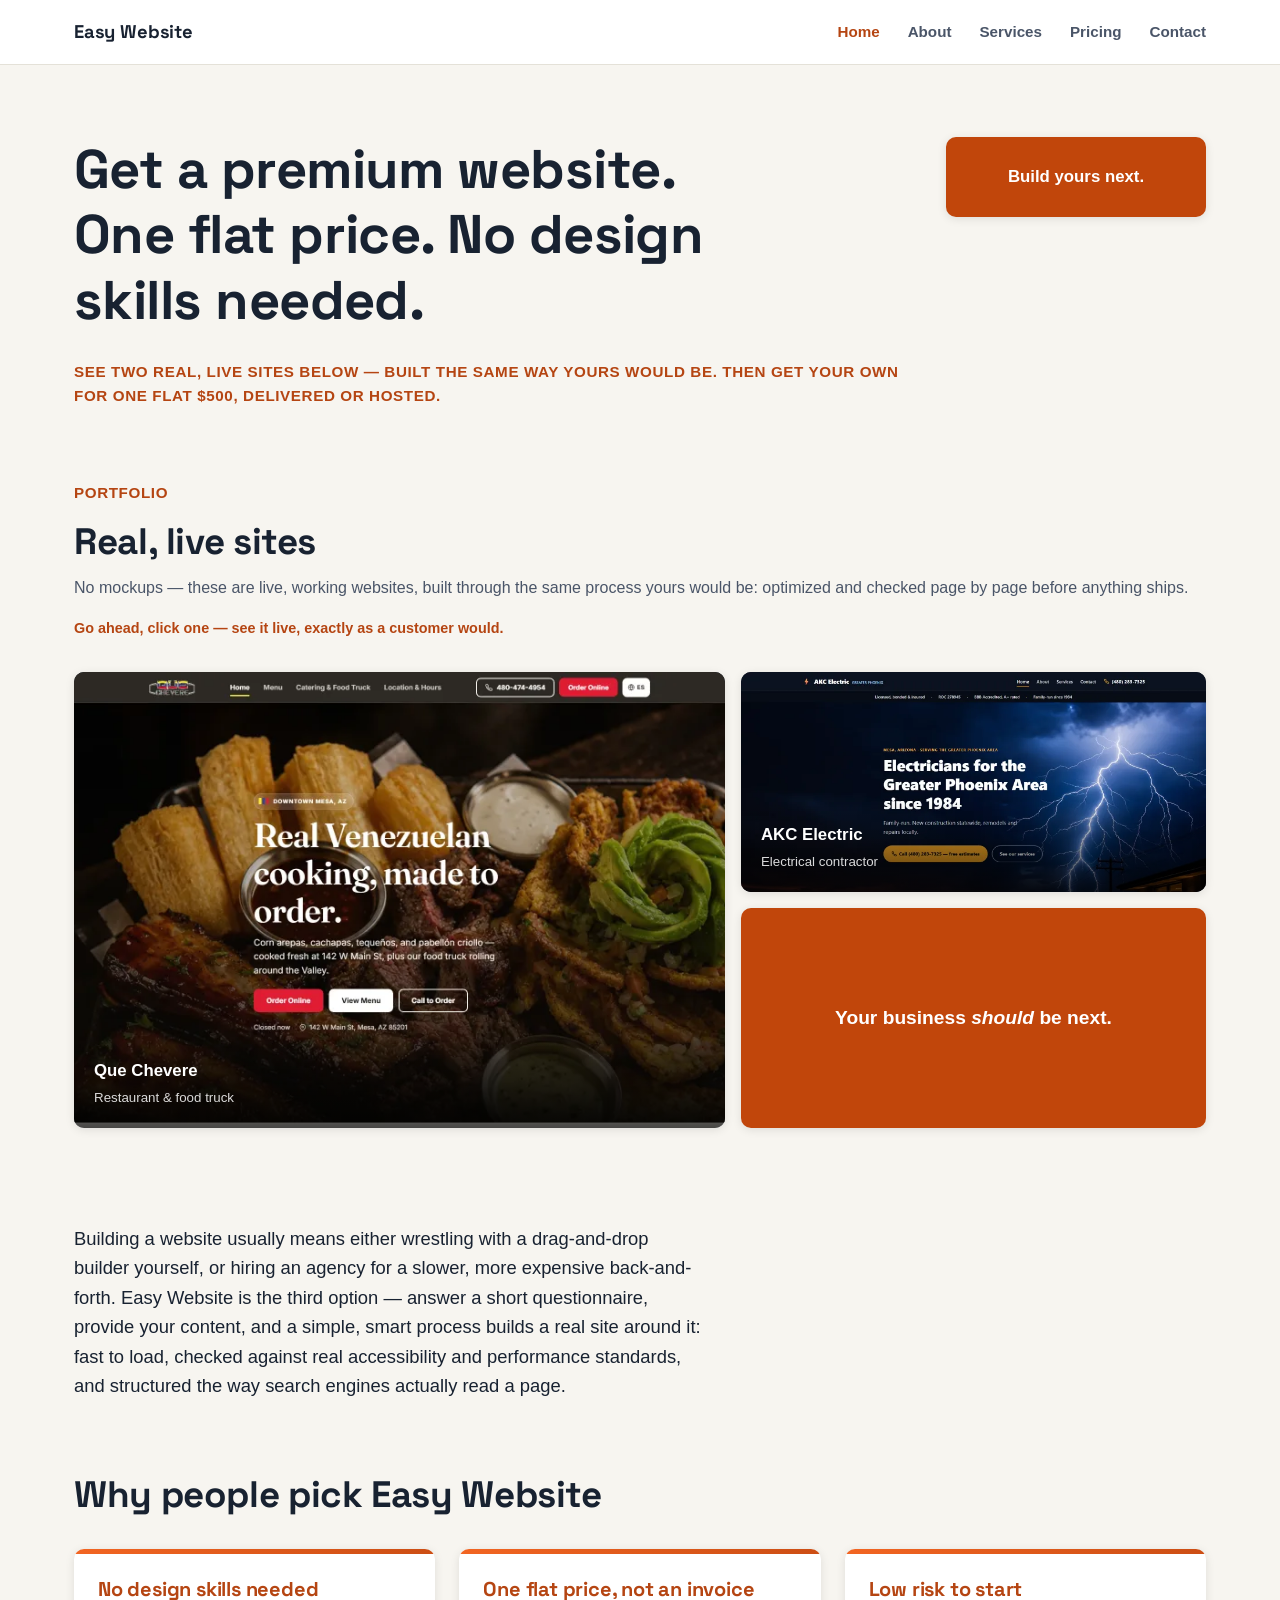
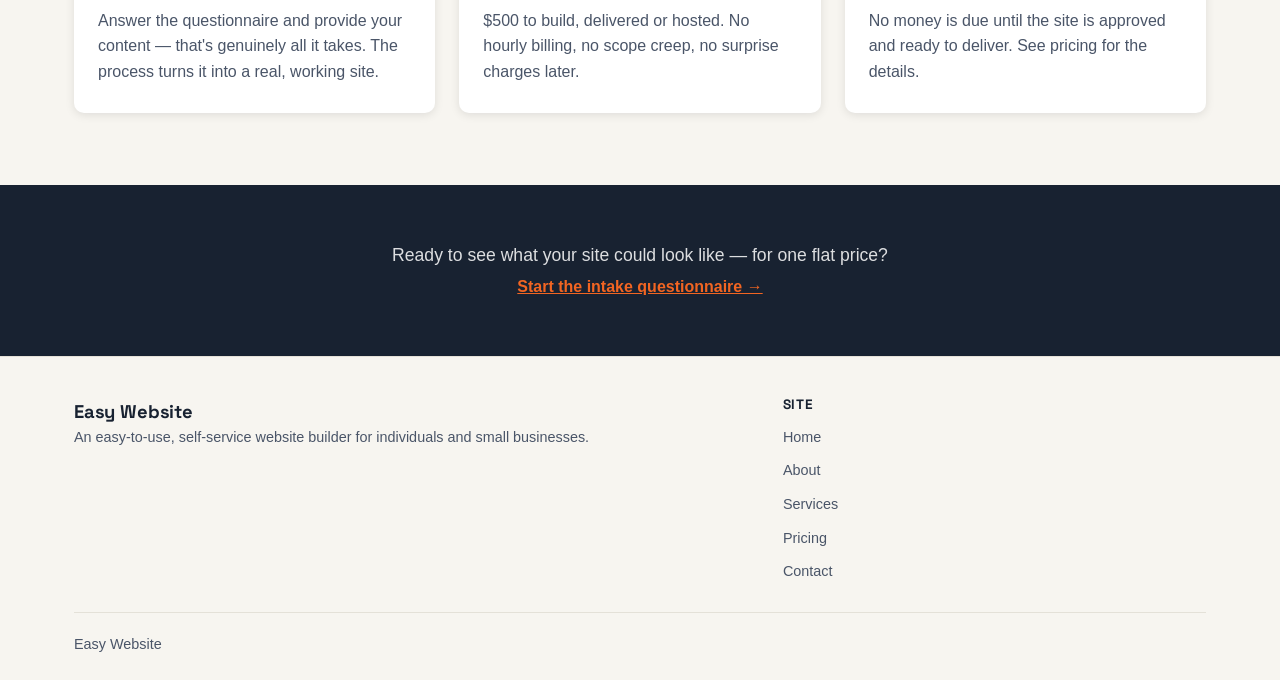
==== commit dad2a73e: "Change home headline to "Get a premium website." Co-Authored-By: Claude Sonnet 5 <noreply@anthropic." ====
--- a/index.html
+++ b/index.html
@@ -51,7 +51,7 @@
   <section class="hero">
     <div class="container hero__inner">
       <div class="hero__content">
-        <h1>Get a real website. One flat price. No design skills needed.</h1>
+        <h1>Get a premium website. One flat price. No design skills needed.</h1>
         <p class="hero__sub">See two real, live sites below — built the same way yours would be. Then get your own for one flat $500, delivered or hosted.</p>
       </div>
       <!-- Placeholder destination: the factory's live intake Google Form.
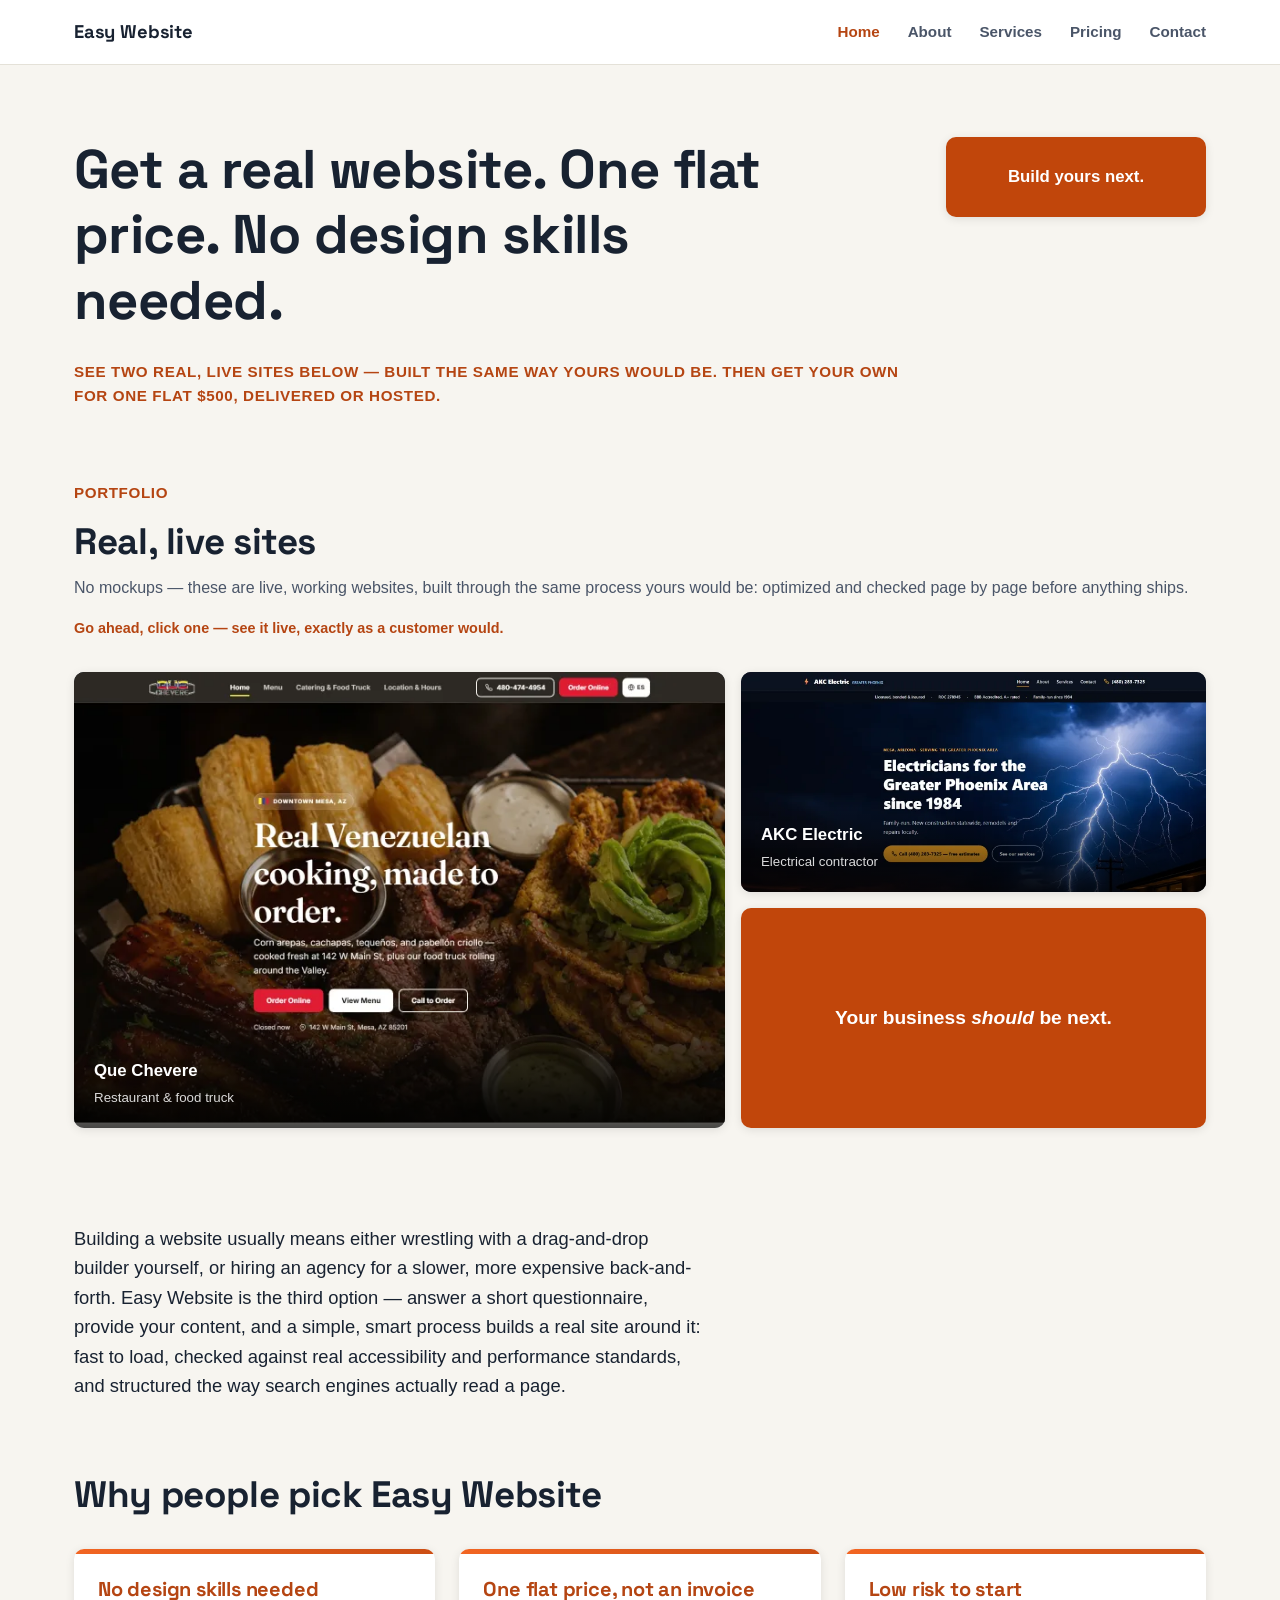
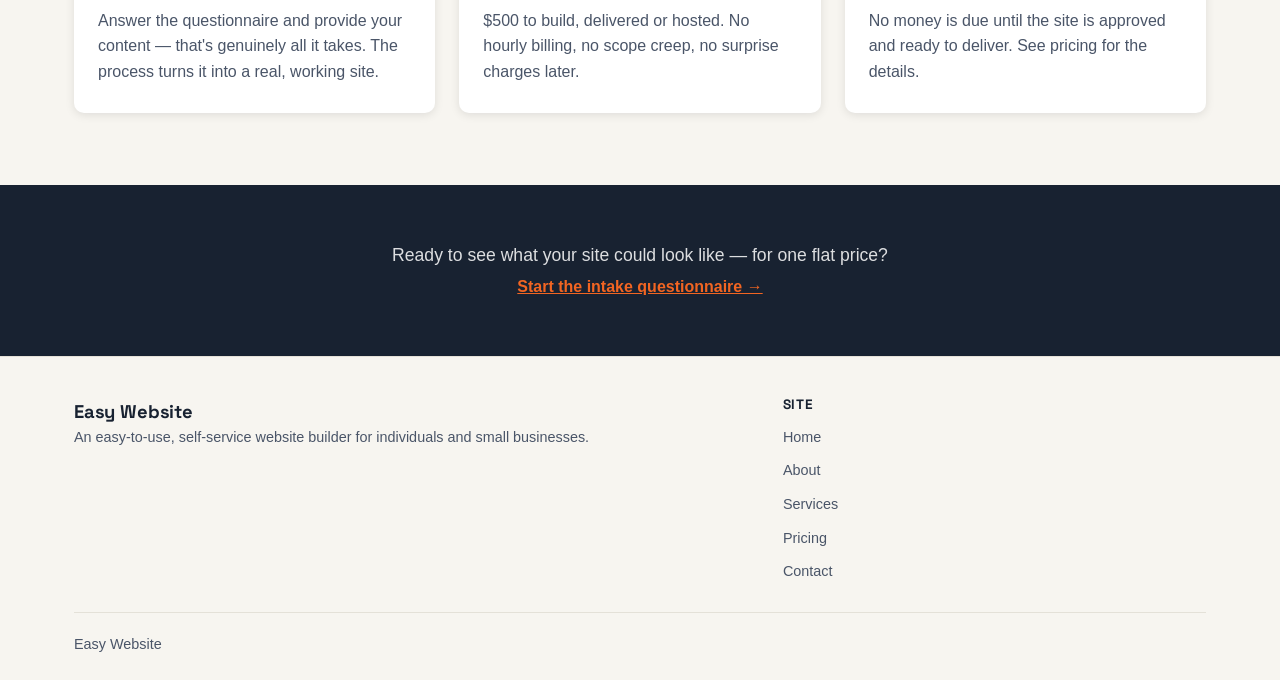
==== commit f40f7b60: "Revert home headline back to "Get a real website." Co-Authored-By: Claude Sonnet 5 <noreply@anthropi" ====
--- a/index.html
+++ b/index.html
@@ -51,7 +51,7 @@
   <section class="hero">
     <div class="container hero__inner">
       <div class="hero__content">
-        <h1>Get a premium website. One flat price. No design skills needed.</h1>
+        <h1>Get a real website. One flat price. No design skills needed.</h1>
         <p class="hero__sub">See two real, live sites below — built the same way yours would be. Then get your own for one flat $500, delivered or hosted.</p>
       </div>
       <!-- Placeholder destination: the factory's live intake Google Form.
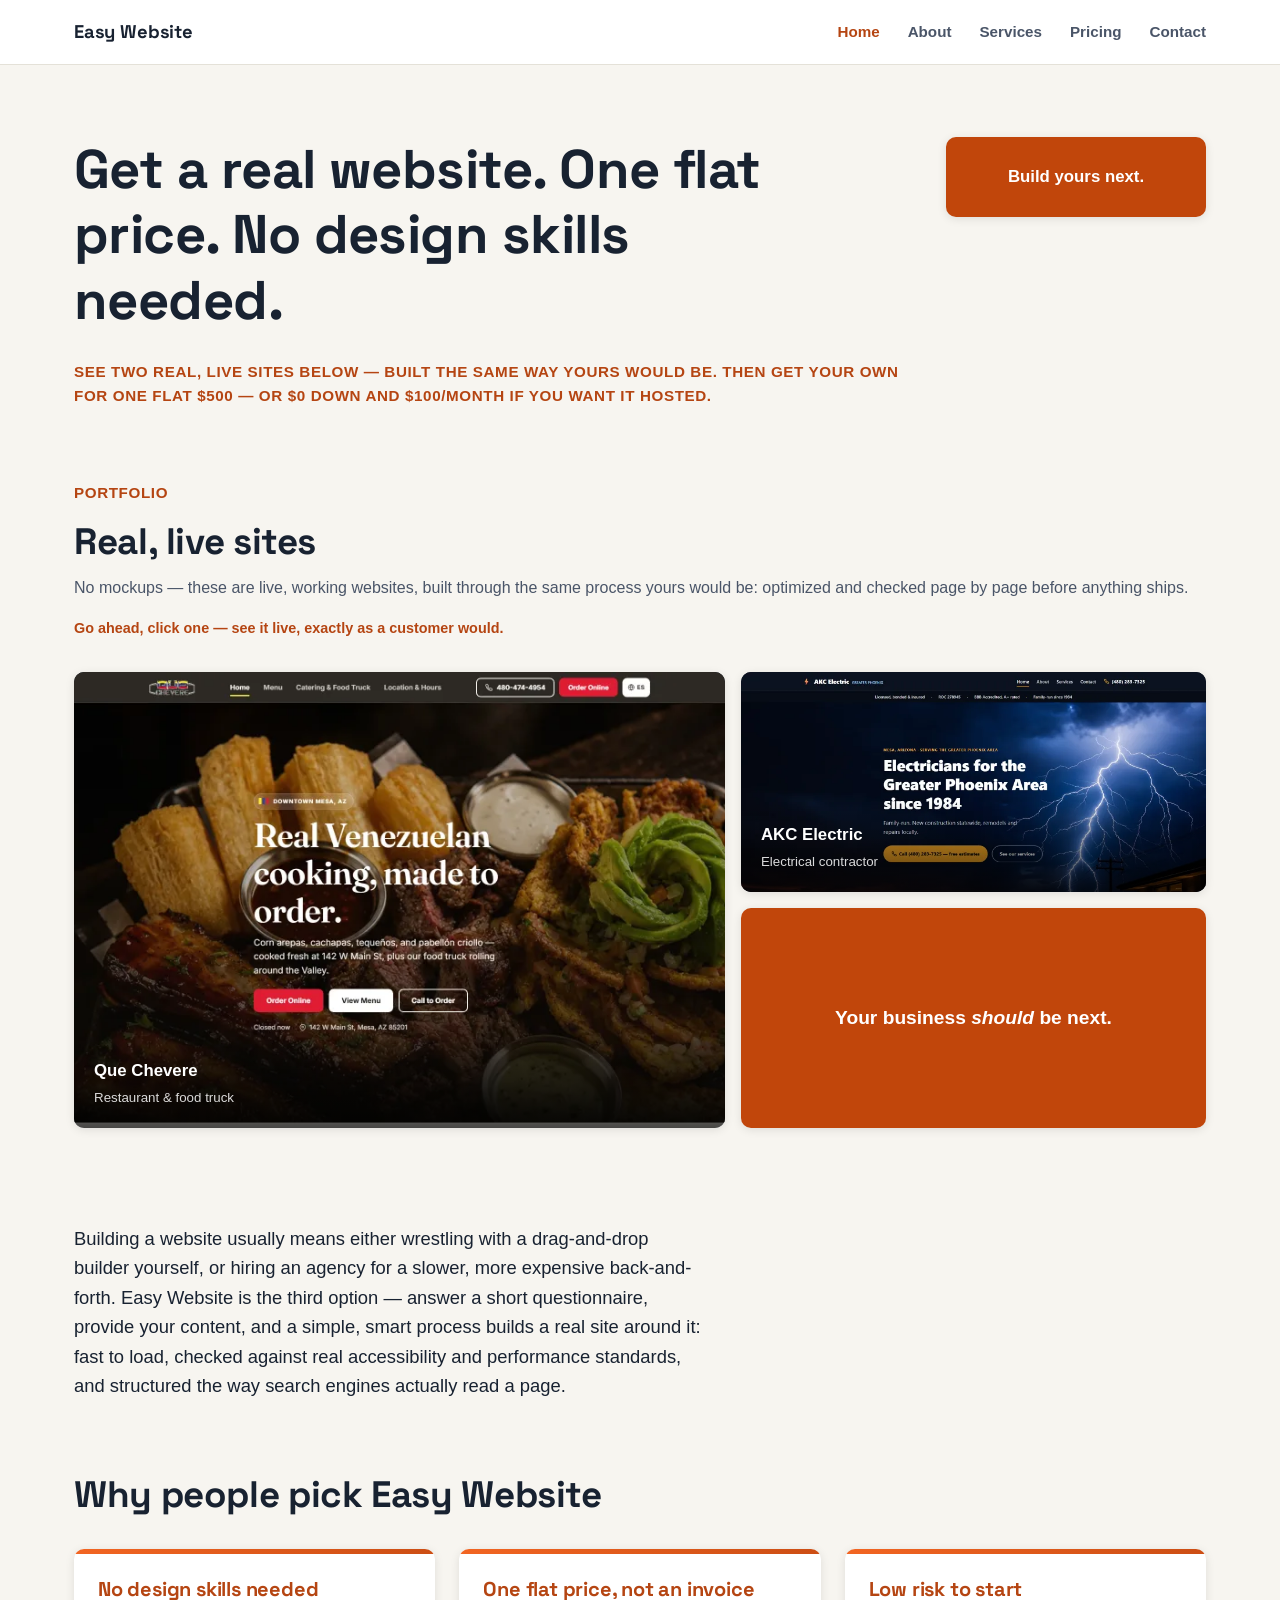
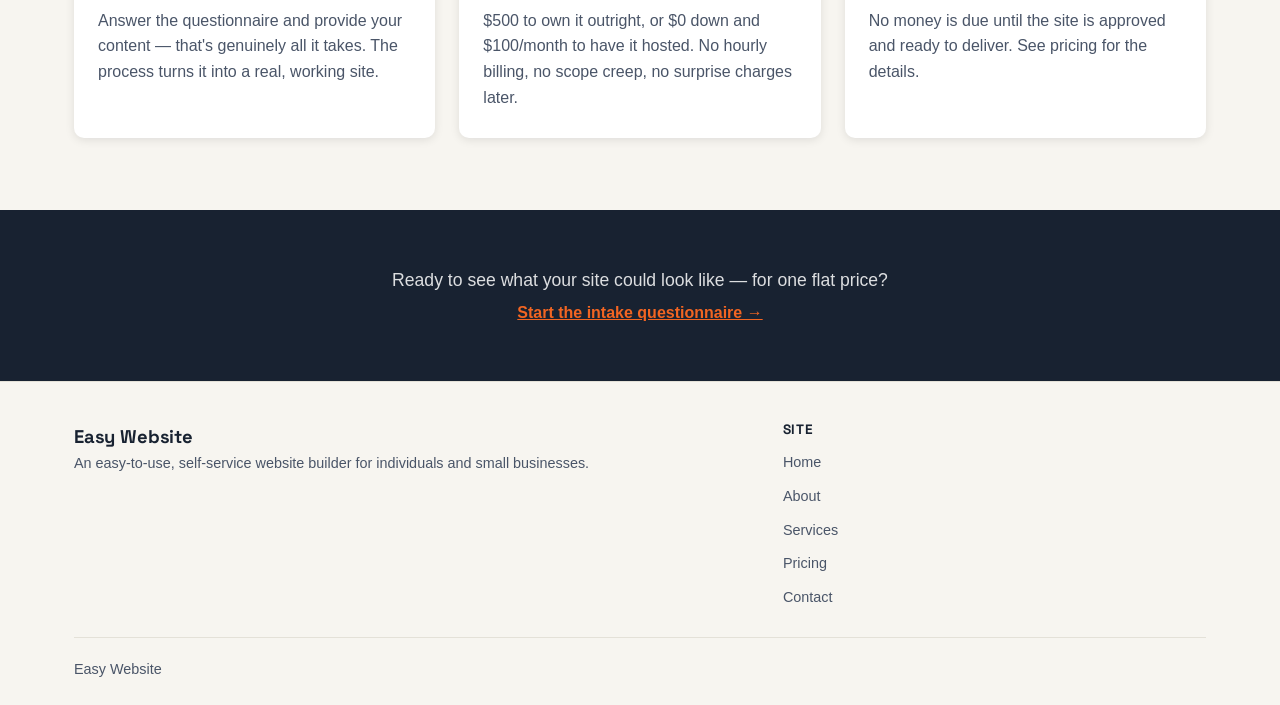
==== commit ea34b19c: "Hosted plan: $0 down, monthly billing only (was $500 + $100/mo) Drops the one-time build cost from t" ====
--- a/index.html
+++ b/index.html
@@ -52,7 +52,7 @@
     <div class="container hero__inner">
       <div class="hero__content">
         <h1>Get a real website. One flat price. No design skills needed.</h1>
-        <p class="hero__sub">See two real, live sites below — built the same way yours would be. Then get your own for one flat $500, delivered or hosted.</p>
+        <p class="hero__sub">See two real, live sites below — built the same way yours would be. Then get your own for one flat $500 — or $0 down and $100/month if you want it hosted.</p>
       </div>
       <!-- Placeholder destination: the factory's live intake Google Form.
            No per-project pre-filled link exists yet (see factory field
@@ -128,7 +128,7 @@
         </div>
         <div class="value-card">
           <h3>One flat price, not an invoice</h3>
-          <p>$500 to build, delivered or hosted. No hourly billing, no scope creep, no surprise charges later.</p>
+          <p>$500 to own it outright, or $0 down and $100/month to have it hosted. No hourly billing, no scope creep, no surprise charges later.</p>
         </div>
         <div class="value-card">
           <h3>Low risk to start</h3>
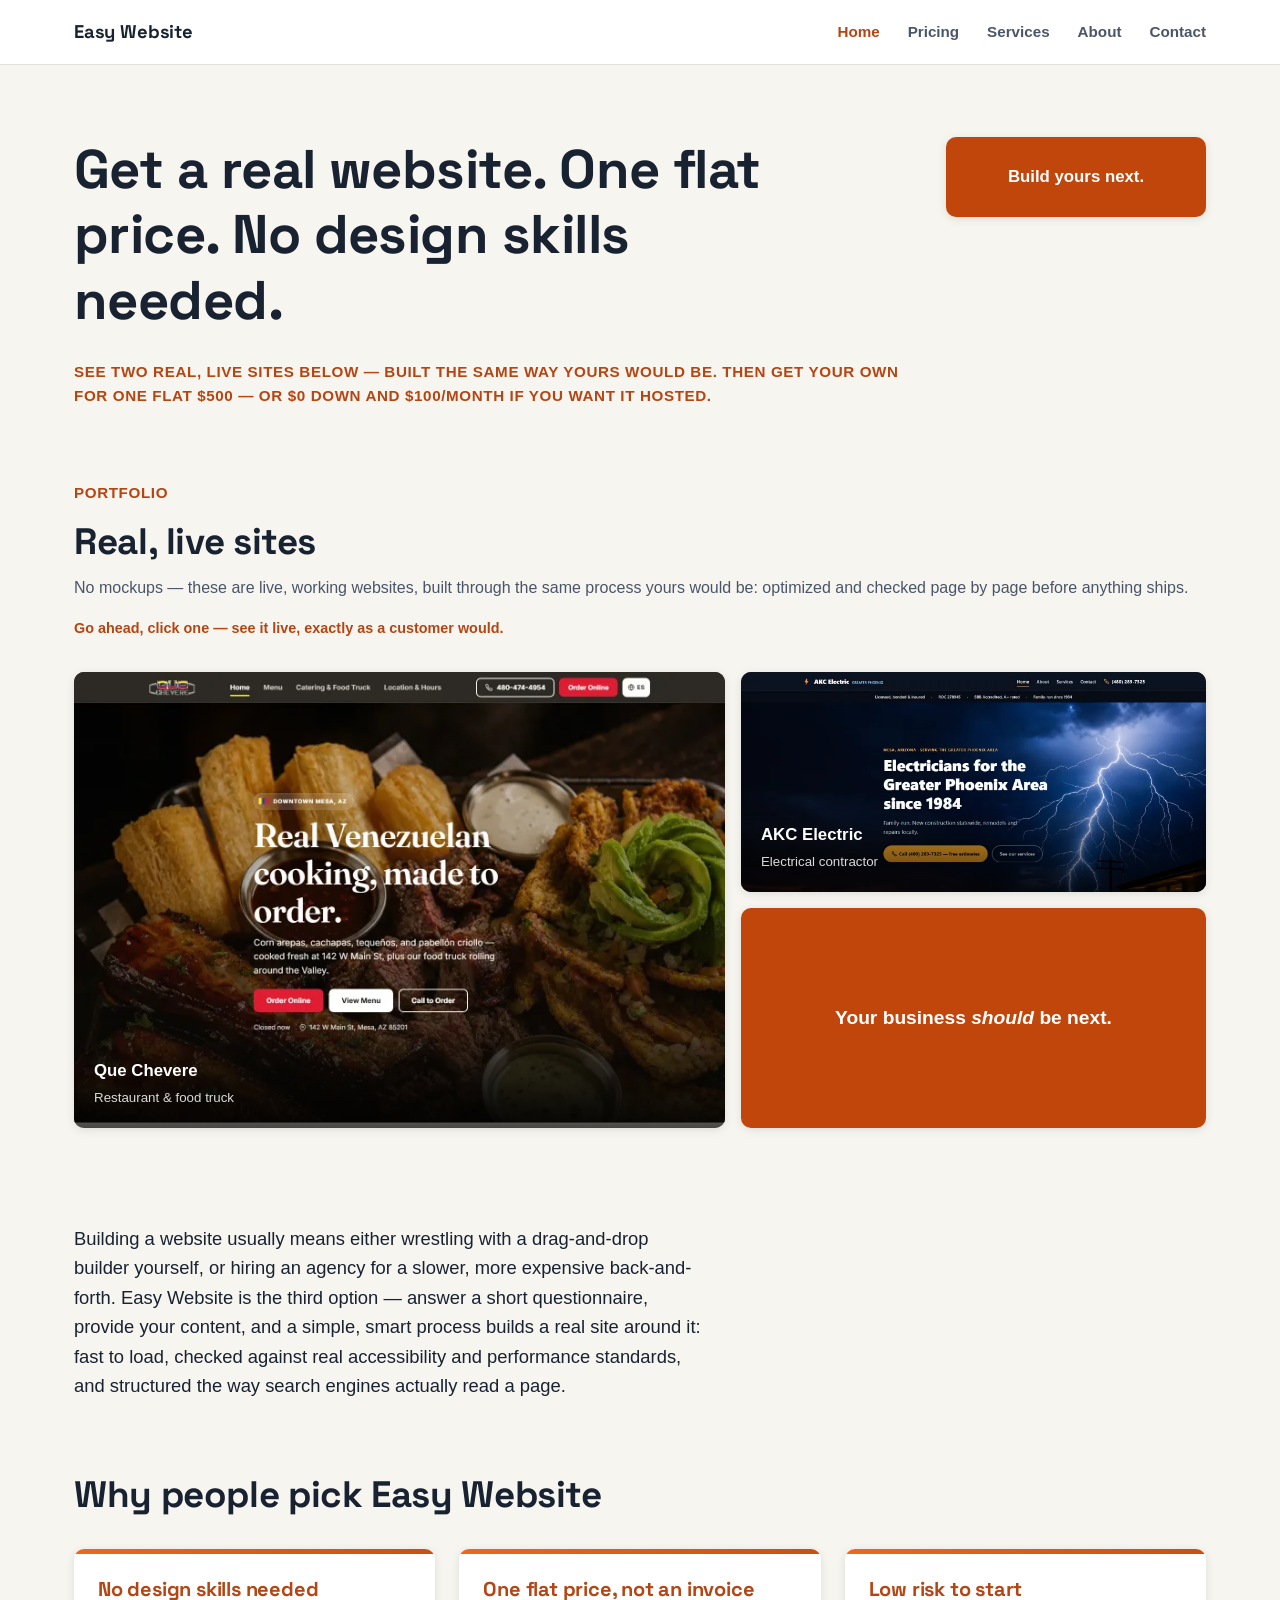
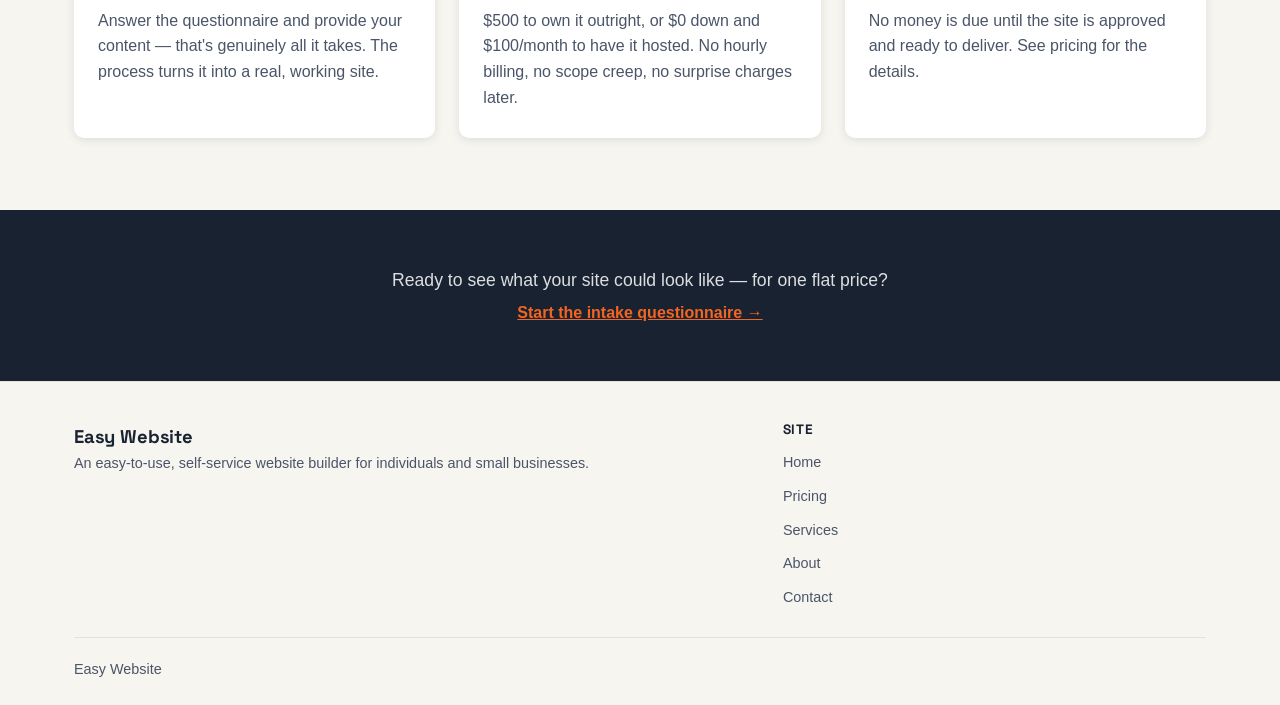
==== commit 4d443393: "Reorder nav to Home, Pricing, Services, About, Contact Applies to the header nav and footer site-lin" ====
--- a/index.html
+++ b/index.html
@@ -34,9 +34,9 @@
     <nav class="nav">
       <ul class="nav-links">
         <li><a href="./" aria-current="page">Home</a></li>
+        <li><a href="pricing.html">Pricing</a></li>
+        <li><a href="services.html">Services</a></li>
         <li><a href="about.html">About</a></li>
-        <li><a href="services.html">Services</a></li>
-        <li><a href="pricing.html">Pricing</a></li>
         <li><a href="contact.html">Contact</a></li>
       </ul>
     </nav>
@@ -158,9 +158,9 @@
         <h3>Site</h3>
         <ul>
           <li><a href="./">Home</a></li>
+          <li><a href="pricing.html">Pricing</a></li>
+          <li><a href="services.html">Services</a></li>
           <li><a href="about.html">About</a></li>
-          <li><a href="services.html">Services</a></li>
-          <li><a href="pricing.html">Pricing</a></li>
           <li><a href="contact.html">Contact</a></li>
         </ul>
       </div>
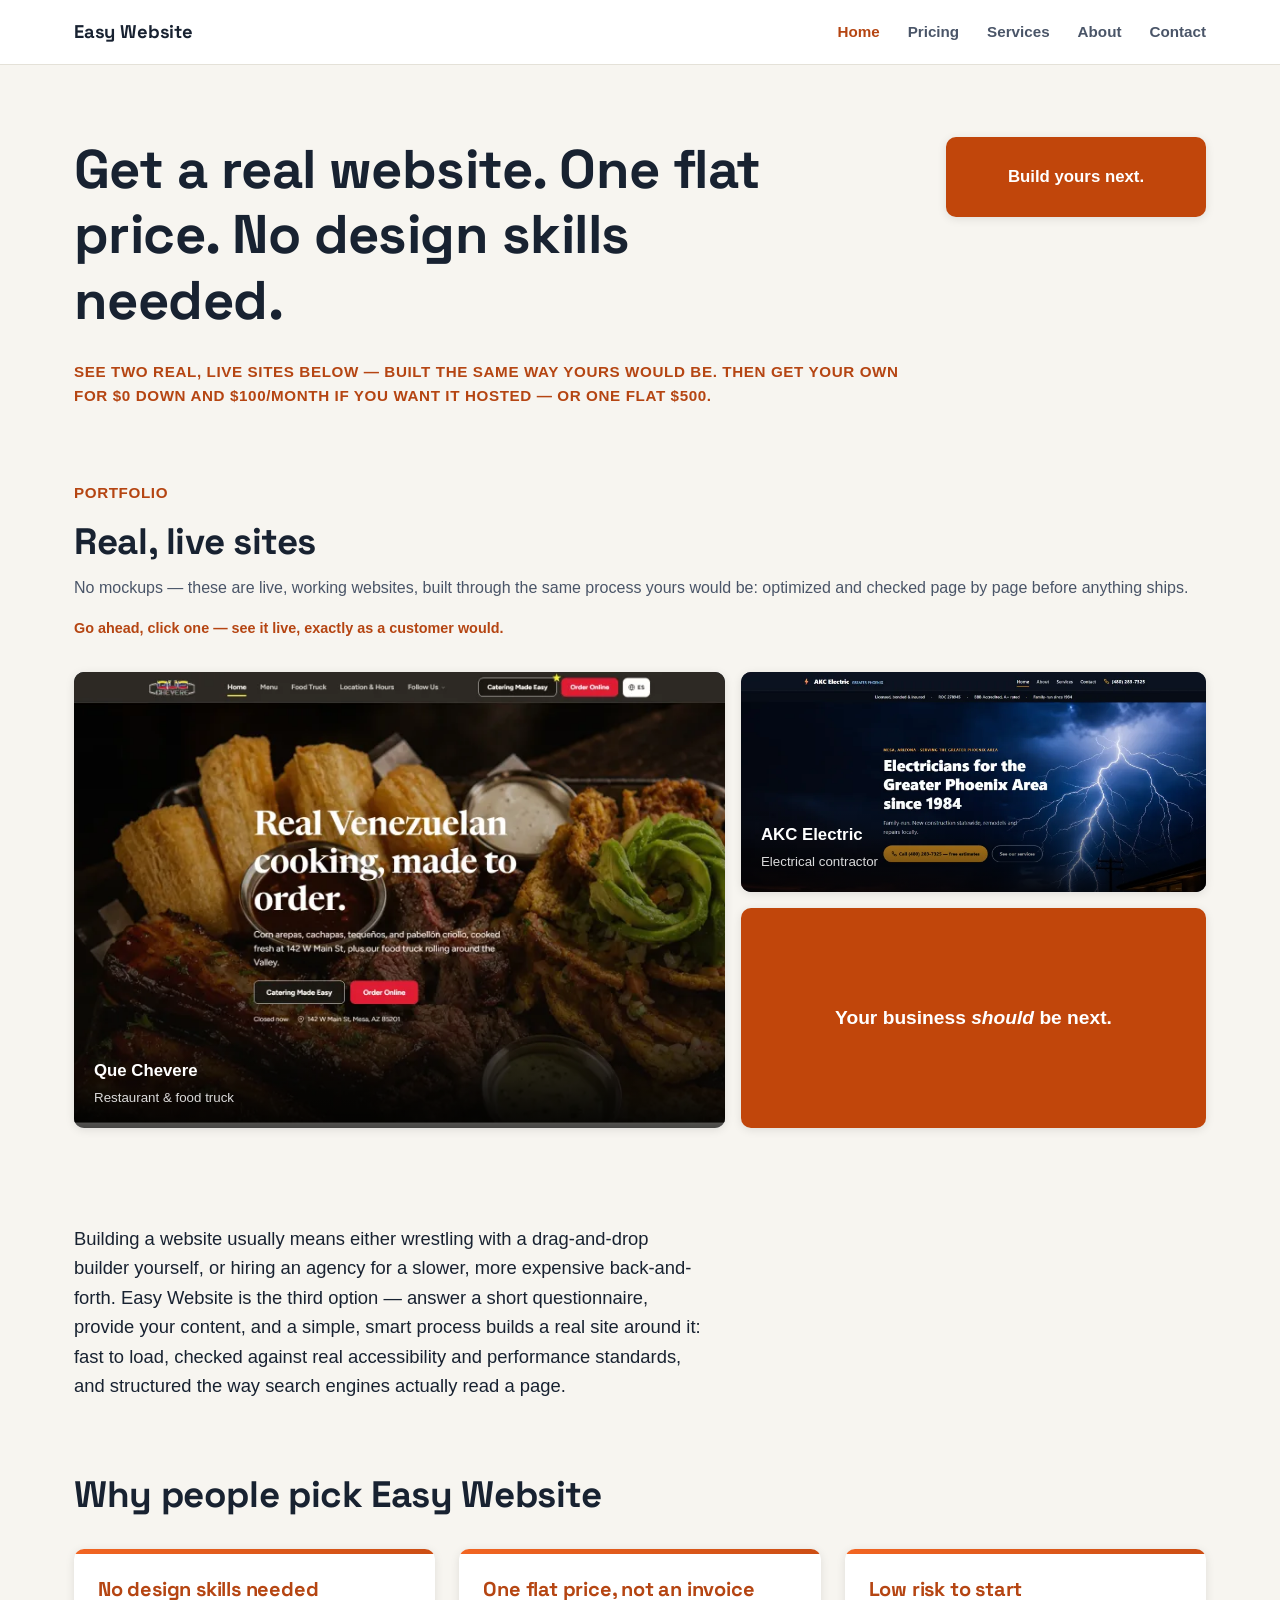
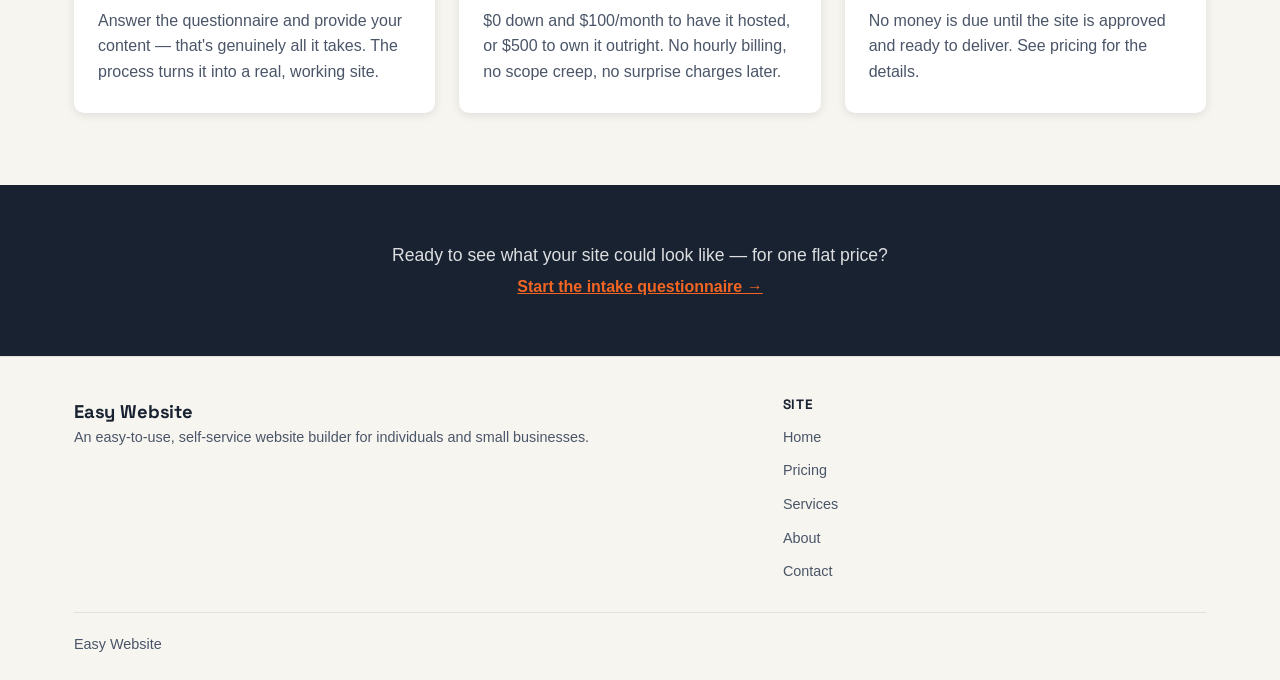
==== commit 2e44d4e4: "Lead with $0-down/hosted pricing before $500 delivered, everywhere Reorders the two pricing options " ====
--- a/index.html
+++ b/index.html
@@ -52,7 +52,7 @@
     <div class="container hero__inner">
       <div class="hero__content">
         <h1>Get a real website. One flat price. No design skills needed.</h1>
-        <p class="hero__sub">See two real, live sites below — built the same way yours would be. Then get your own for one flat $500 — or $0 down and $100/month if you want it hosted.</p>
+        <p class="hero__sub">See two real, live sites below — built the same way yours would be. Then get your own for $0 down and $100/month if you want it hosted — or one flat $500.</p>
       </div>
       <!-- Placeholder destination: the factory's live intake Google Form.
            No per-project pre-filled link exists yet (see factory field
@@ -128,7 +128,7 @@
         </div>
         <div class="value-card">
           <h3>One flat price, not an invoice</h3>
-          <p>$500 to own it outright, or $0 down and $100/month to have it hosted. No hourly billing, no scope creep, no surprise charges later.</p>
+          <p>$0 down and $100/month to have it hosted, or $500 to own it outright. No hourly billing, no scope creep, no surprise charges later.</p>
         </div>
         <div class="value-card">
           <h3>Low risk to start</h3>
